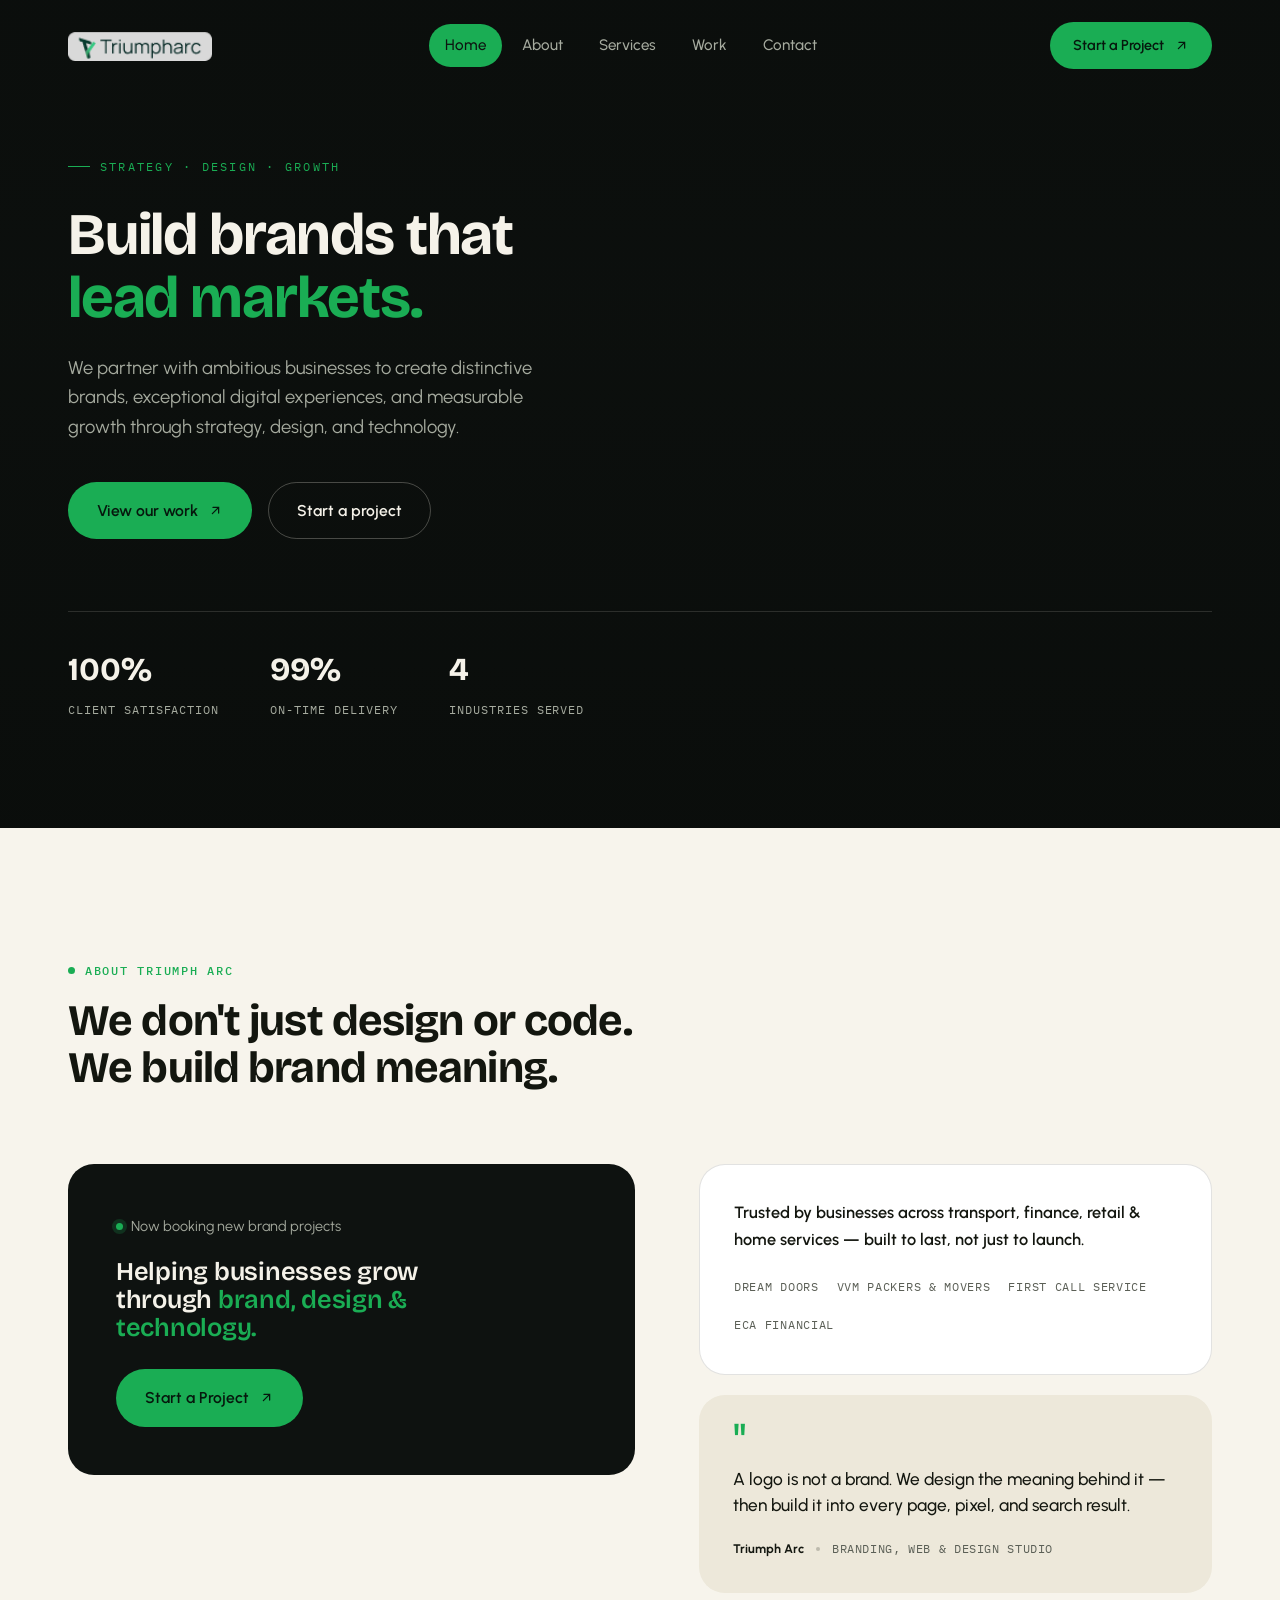
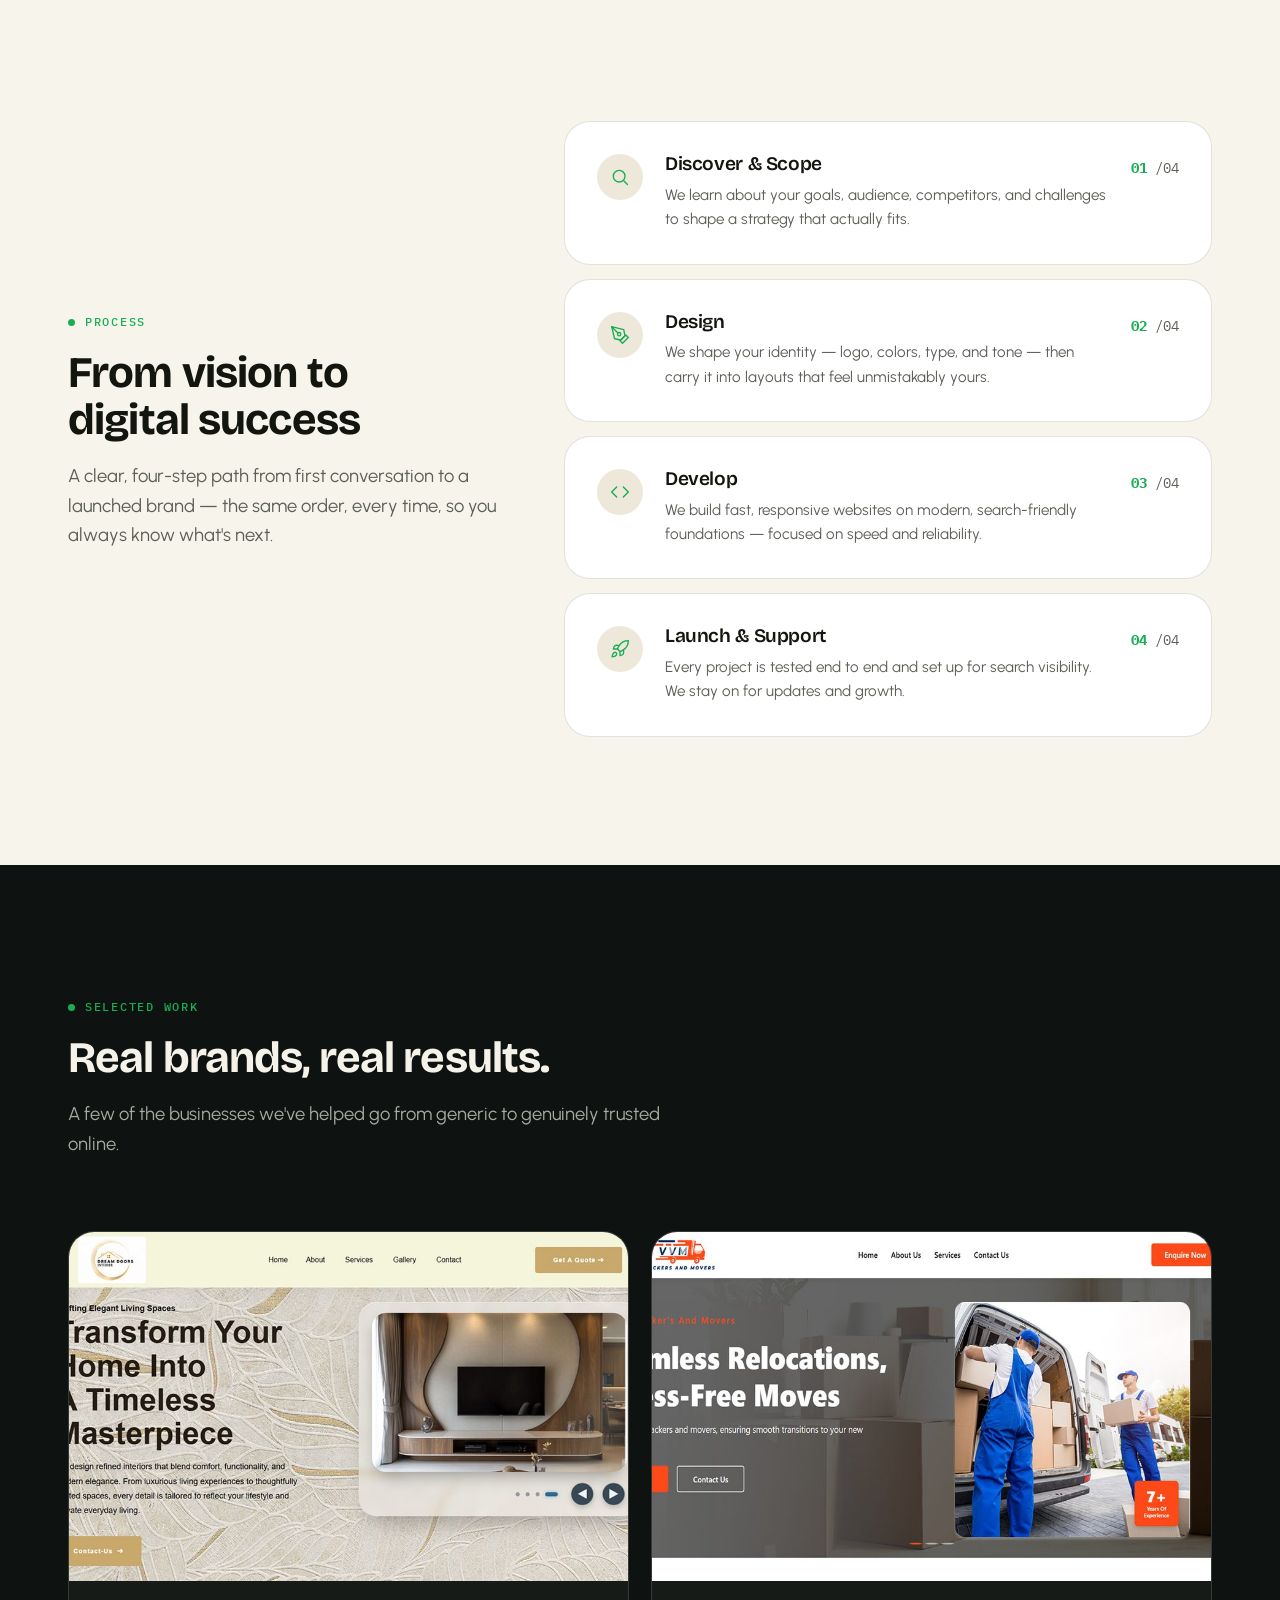
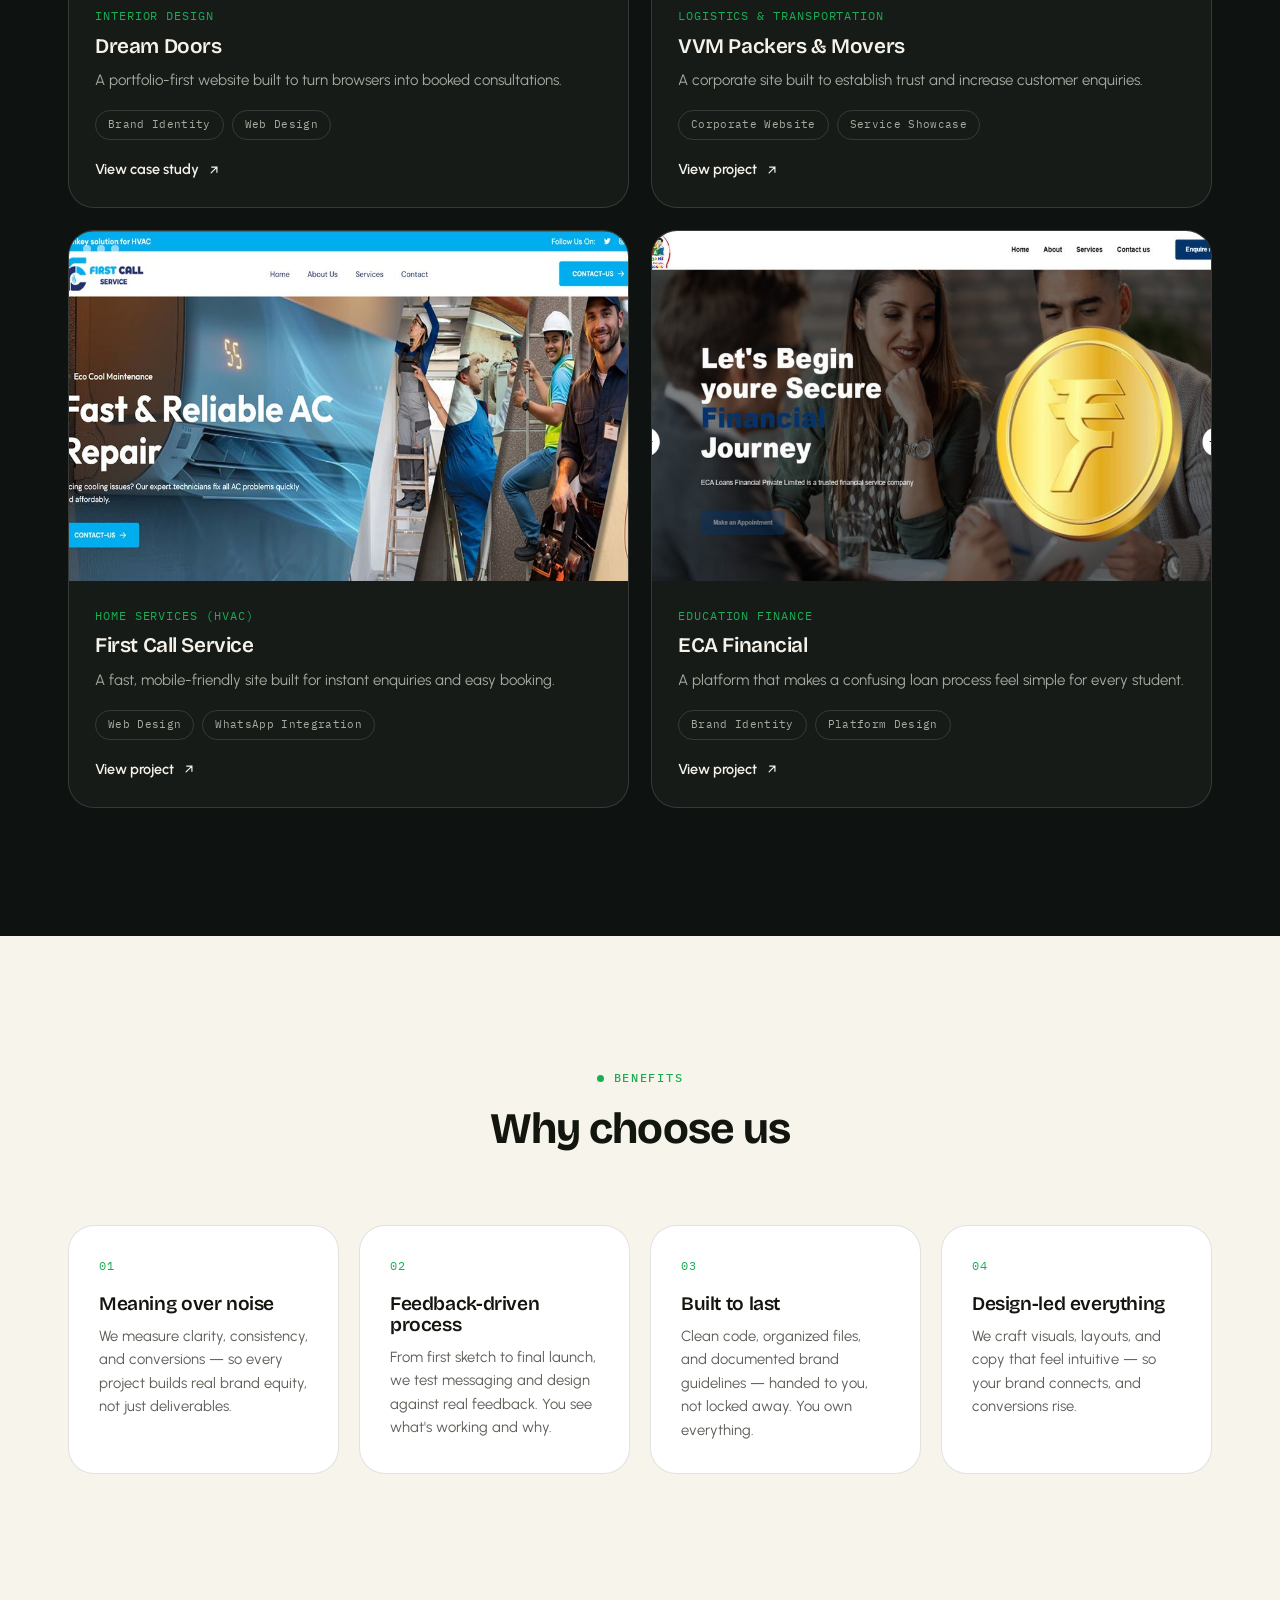
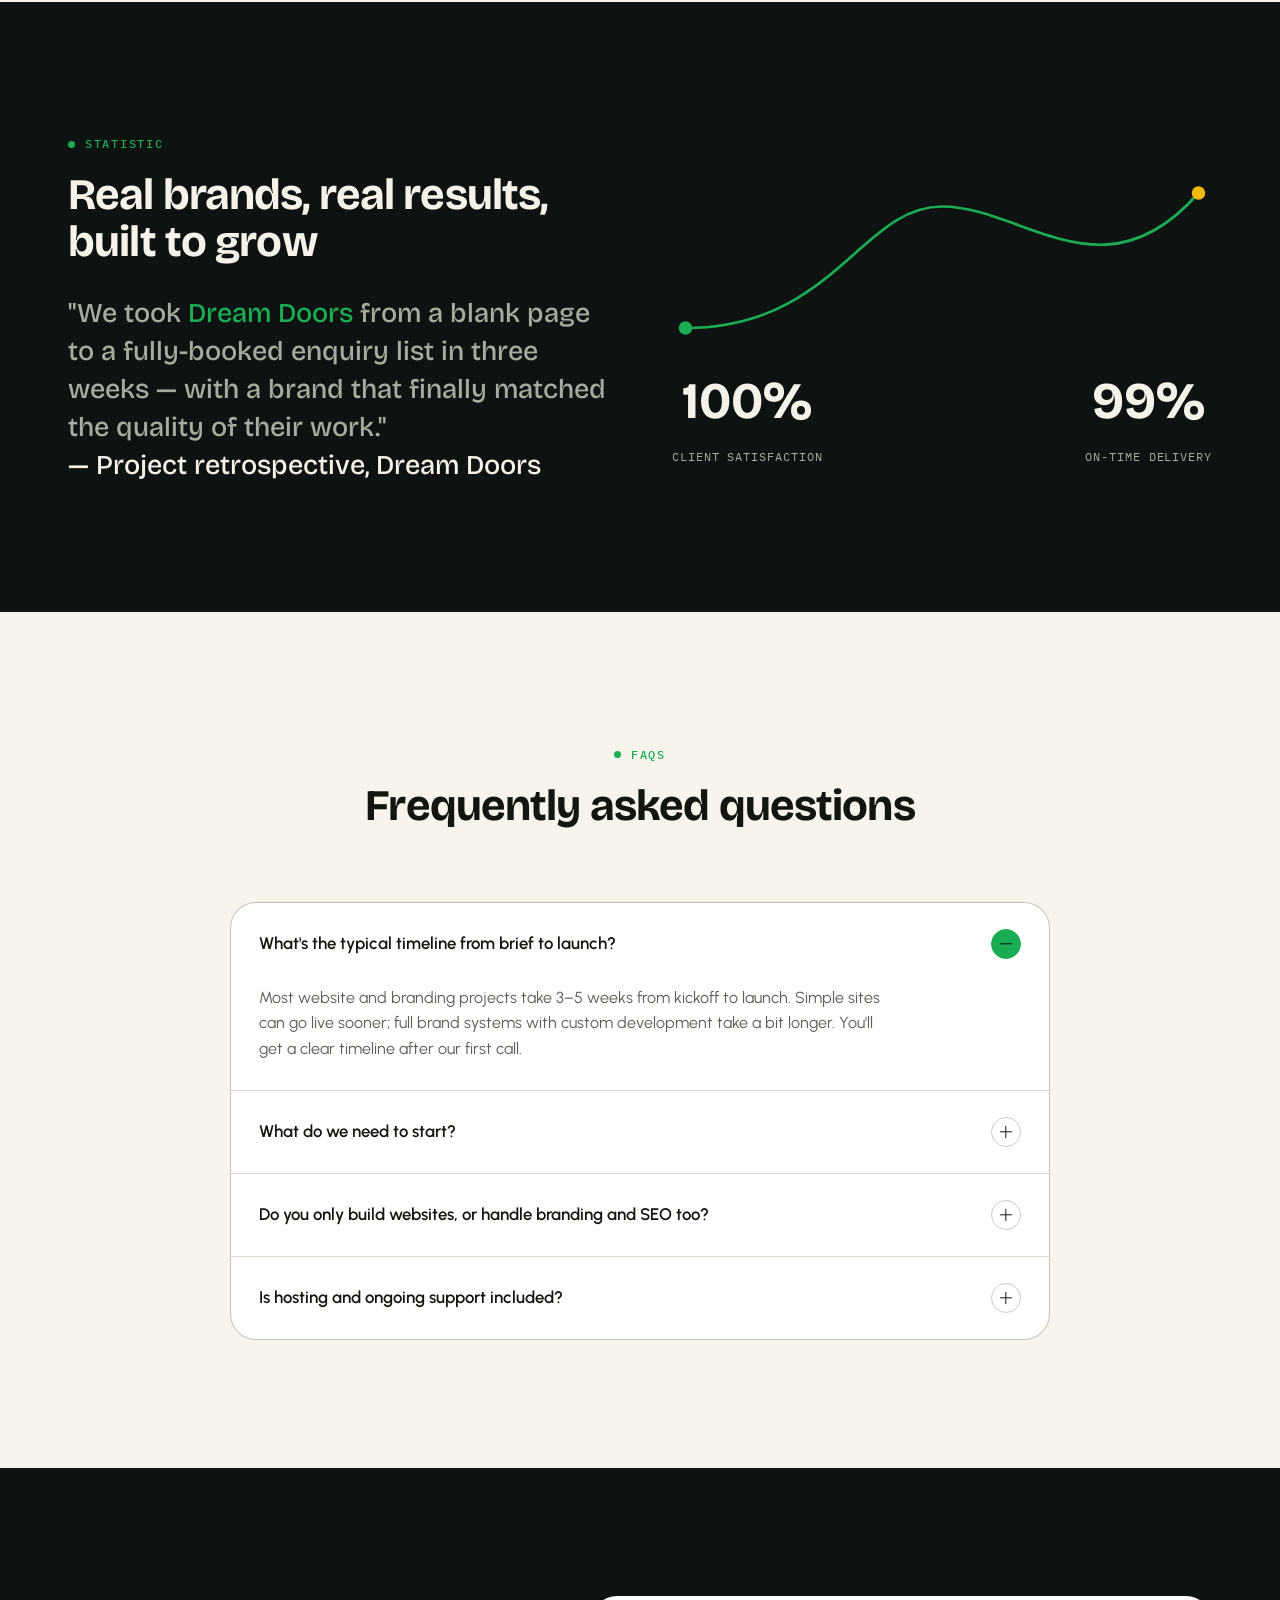
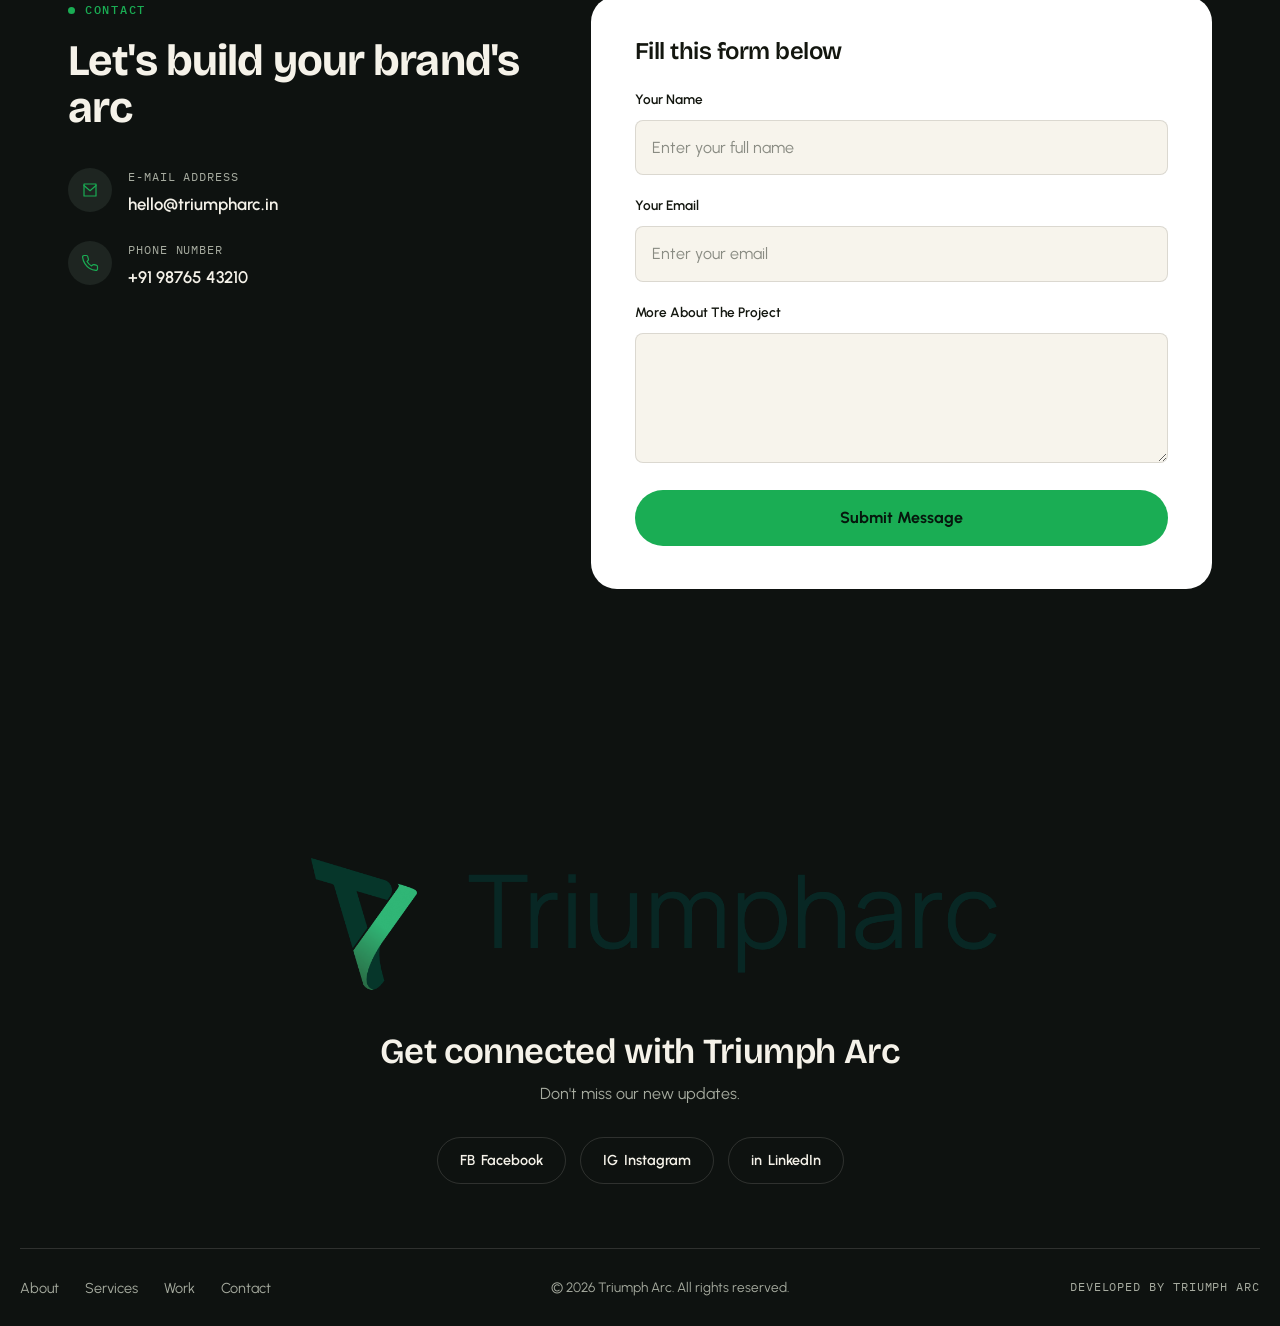
==== index.html @ 8e70c508 "Add files via upload" ====
<!DOCTYPE html>
<html lang="en-US">
<head>
<meta charset="utf-8">
<title>Triumph Arc | Branding, Web Design & SEO Studio</title>
<meta name="author" content="Triumph Arc">
<meta name="viewport" content="width=device-width, initial-scale=1, maximum-scale=1">
<meta name="description" content="Triumph Arc is a branding agency in Coimbatore crafting brand identity, websites, and SEO that give growing businesses more than a look — we build the meaning your brand needs.">

<link rel="preconnect" href="https://fonts.googleapis.com">
<link rel="preconnect" href="https://fonts.gstatic.com" crossorigin>
<link href="https://fonts.googleapis.com/css2?family=Bricolage+Grotesque:opsz,wght@12..96,500;12..96,600;12..96,700;12..96,800&family=Urbanist:wght@400;500;600;700;800&family=IBM+Plex+Mono:wght@500&display=swap" rel="stylesheet">
<link rel="stylesheet" href="assets/css/style.css">
<link rel="shortcut icon" href="assets/images/logo/favicon.svg">
</head>
<body>

<!-- Header -->
<header class="site-header">
  <div class="container">
    <a href="index.html" class="brand">
      <img src="assets/images/logo/logo-triumph.png" alt="Triumph Arc">
    </a>
    <nav class="main-nav">
      <a href="index.html" class="active">Home</a>
      <a href="about.html">About</a>
      <a href="service-single.html">Services</a>
      <a href="work-single.html">Work</a>
      <a href="contact.html">Contact</a>
    </nav>
    <div class="header-actions">
      <a href="contact.html" class="btn btn-primary">
        Start a Project
        <svg viewBox="0 0 24 24" fill="none" stroke="currentColor" stroke-width="2" stroke-linecap="round"><path d="M7 17 17 7M8 7h9v9"/></svg>
      </a>
      <button class="nav-toggle" aria-label="Open menu"><span></span><span></span><span></span></button>
    </div>
  </div>
</header>

<div class="mobile-nav">
  <a href="index.html">Home</a>
  <a href="about.html">About</a>
  <a href="service-single.html">Services</a>
  <a href="work-single.html">Work</a>
  <a href="contact.html">Contact</a>
  <a href="contact.html" class="btn btn-primary">Start a Project</a>
</div>

<main>

  <!-- Hero Banner — video kept exactly as in the original template -->
  <section class="hero">
    <div class="hero-video-wrap">
      <video muted autoplay loop playsinline>
        <source src="assets/images/her.mp4" type="video/mp4">
      </video>
    </div>
    <div class="container hero-inner">
      <div class="hero-eyebrow">Strategy · Design · Growth</div>
      <h1 data-reveal>Build brands that <span class="accent">lead markets.</span></h1>
      <p class="lead" data-reveal data-reveal-delay="1">We partner with ambitious businesses to create distinctive brands, exceptional digital experiences, and measurable growth through strategy, design, and technology.</p>
      <div class="hero-cta" data-reveal data-reveal-delay="2">
        <a href="work-single.html" class="btn btn-primary">
          View our work
          <svg viewBox="0 0 24 24" fill="none" stroke="currentColor" stroke-width="2" stroke-linecap="round"><path d="M7 17 17 7M8 7h9v9"/></svg>
        </a>
        <a href="contact.html" class="btn btn-outline-paper">Start a project</a>
      </div>
      <div class="hero-stats" data-reveal data-reveal-delay="3">
        <div class="stat"><b>100%</b><span>Client satisfaction</span></div>
        <div class="stat"><b>99%</b><span>On-time delivery</span></div>
        <div class="stat"><b>4</b><span>Industries served</span></div>
      </div>
    </div>
  </section>

  <!-- About / intro strip -->
  <section class="on-paper pad" id="about">
    <div class="container">
      <div class="section-head" data-reveal>
        <div class="eyebrow">About Triumph Arc</div>
        <h2>We don't just design or code.<br>We build brand meaning.</h2>
      </div>
      <div class="intro-grid">
        <div class="intro-card" data-reveal>
          <div class="status-dot"><i></i> Now booking new brand projects</div>
          <h3>Helping businesses grow through <span class="hl">brand, design & technology.</span></h3>
          <a href="contact.html" class="btn btn-primary">
            Start a Project
            <svg viewBox="0 0 24 24" fill="none" stroke="currentColor" stroke-width="2" stroke-linecap="round"><path d="M7 17 17 7M8 7h9v9"/></svg>
          </a>
        </div>
        <div data-reveal data-reveal-delay="1">
          <div class="trust-card">
            <p>Trusted by businesses across transport, finance, retail & home services — built to last, not just to launch.</p>
            <div class="trust-clients">
              <span>Dream Doors</span><span>VVM Packers & Movers</span><span>First Call Service</span><span>ECA Financial</span>
            </div>
          </div>
          <div class="quote-card">
            <span class="mark">"</span>
            <p>A logo is not a brand. We design the meaning behind it — then build it into every page, pixel, and search result.</p>
            <div class="cite"><b>Triumph Arc</b><span class="dot"></span>Branding, Web & Design Studio</div>
          </div>
        </div>
      </div>
    </div>
  </section>

  <!-- Process -->
  <section class="on-paper pad" style="padding-top:0;">
    <div class="container">
      <div class="process-layout">
        <div data-reveal>
          <div class="eyebrow">Process</div>
          <h2>From vision to<br>digital success</h2>
          <p class="lead" style="margin-top:18px;">A clear, four-step path from first conversation to a launched brand — the same order, every time, so you always know what's next.</p>
        </div>
        <div class="process-list">
          <div class="process-card" data-reveal>
            <div class="process-icon"><svg viewBox="0 0 24 24" fill="none" stroke-width="1.6" stroke-linecap="round" stroke-linejoin="round"><circle cx="11" cy="11" r="7"/><path d="m21 21-4.3-4.3"/></svg></div>
            <div><h4>Discover & Scope</h4><p>We learn about your goals, audience, competitors, and challenges to shape a strategy that actually fits.</p></div>
            <div class="process-num"><b>01</b> /04</div>
          </div>
          <div class="process-card" data-reveal data-reveal-delay="1">
            <div class="process-icon"><svg viewBox="0 0 24 24" fill="none" stroke-width="1.6" stroke-linecap="round" stroke-linejoin="round"><path d="M12 19l7-7 3 3-7 7-3-3z"/><path d="M18 13l-1.5-7.5L2 2l3.5 14.5L13 18l5-5z"/><path d="M2 2l7.586 7.586"/><circle cx="11" cy="11" r="2"/></svg></div>
            <div><h4>Design</h4><p>We shape your identity — logo, colors, type, and tone — then carry it into layouts that feel unmistakably yours.</p></div>
            <div class="process-num"><b>02</b> /04</div>
          </div>
          <div class="process-card" data-reveal data-reveal-delay="2">
            <div class="process-icon"><svg viewBox="0 0 24 24" fill="none" stroke-width="1.6" stroke-linecap="round" stroke-linejoin="round"><polyline points="16 18 22 12 16 6"/><polyline points="8 6 2 12 8 18"/></svg></div>
            <div><h4>Develop</h4><p>We build fast, responsive websites on modern, search-friendly foundations — focused on speed and reliability.</p></div>
            <div class="process-num"><b>03</b> /04</div>
          </div>
          <div class="process-card" data-reveal data-reveal-delay="3">
            <div class="process-icon"><svg viewBox="0 0 24 24" fill="none" stroke-width="1.6" stroke-linecap="round" stroke-linejoin="round"><path d="M4.5 16.5c-1.5 1.26-2 5-2 5s3.74-.5 5-2c.71-.84.7-2.13-.09-2.91a2.18 2.18 0 0 0-2.91-.09z"/><path d="M12 15l-3-3a22 22 0 0 1 2-3.95A12.88 12.88 0 0 1 22 2c0 2.72-.78 7.5-6 11a22.35 22.35 0 0 1-4 2z"/><path d="M9 12H4s.55-3.03 2-4c1.62-1.08 5 0 5 0"/><path d="M12 15v5s3.03-.55 4-2c1.08-1.62 0-5 0-5"/></svg></div>
            <div><h4>Launch & Support</h4><p>Every project is tested end to end and set up for search visibility. We stay on for updates and growth.</p></div>
            <div class="process-num"><b>04</b> /04</div>
          </div>
        </div>
      </div>
    </div>
  </section>

  <!-- Selected work -->
  <section class="on-ink pad">
    <div class="container">
      <div class="section-head" data-reveal>
        <div class="eyebrow">Selected work</div>
        <h2>Real brands, real results.</h2>
        <p>A few of the businesses we've helped go from generic to genuinely trusted online.</p>
      </div>
      <div class="work-grid">
        <a href="work-single.html" class="work-card" data-reveal>
          <div class="work-shot"><div class="dots"><span></span><span></span><span></span></div><img src="assets/images/work/dream-doors.jpg" alt="Dream Doors interior design website"></div>
          <div class="work-body">
            <div class="work-tag">Interior Design</div>
            <h4>Dream Doors</h4>
            <p>A portfolio-first website built to turn browsers into booked consultations.</p>
            <div class="work-meta"><span>Brand Identity</span><span>Web Design</span></div>
            <span class="work-link">View case study <svg viewBox="0 0 24 24" fill="none" stroke="currentColor" stroke-width="2" stroke-linecap="round"><path d="M7 17 17 7M8 7h9v9"/></svg></span>
          </div>
        </a>
        <a href="work-single.html" class="work-card" data-reveal data-reveal-delay="1">
          <div class="work-shot"><div class="dots"><span></span><span></span><span></span></div><img src="assets/images/work/vvm-packers.jpg" alt="VVM Packers and Movers website"></div>
          <div class="work-body">
            <div class="work-tag">Logistics & Transportation</div>
            <h4>VVM Packers & Movers</h4>
            <p>A corporate site built to establish trust and increase customer enquiries.</p>
            <div class="work-meta"><span>Corporate Website</span><span>Service Showcase</span></div>
            <span class="work-link">View project <svg viewBox="0 0 24 24" fill="none" stroke="currentColor" stroke-width="2" stroke-linecap="round"><path d="M7 17 17 7M8 7h9v9"/></svg></span>
          </div>
        </a>
        <a href="work-single.html" class="work-card" data-reveal>
          <div class="work-shot"><div class="dots"><span></span><span></span><span></span></div><img src="assets/images/work/first-call-service.jpg" alt="First Call Service AC repair website"></div>
          <div class="work-body">
            <div class="work-tag">Home Services (HVAC)</div>
            <h4>First Call Service</h4>
            <p>A fast, mobile-friendly site built for instant enquiries and easy booking.</p>
            <div class="work-meta"><span>Web Design</span><span>WhatsApp Integration</span></div>
            <span class="work-link">View project <svg viewBox="0 0 24 24" fill="none" stroke="currentColor" stroke-width="2" stroke-linecap="round"><path d="M7 17 17 7M8 7h9v9"/></svg></span>
          </div>
        </a>
        <a href="work-single.html" class="work-card" data-reveal data-reveal-delay="1">
          <div class="work-shot"><div class="dots"><span></span><span></span><span></span></div><img src="assets/images/work/eca-loans.jpg" alt="ECA Loans Financial website"></div>
          <div class="work-body">
            <div class="work-tag">Education Finance</div>
            <h4>ECA Financial</h4>
            <p>A platform that makes a confusing loan process feel simple for every student.</p>
            <div class="work-meta"><span>Brand Identity</span><span>Platform Design</span></div>
            <span class="work-link">View project <svg viewBox="0 0 24 24" fill="none" stroke="currentColor" stroke-width="2" stroke-linecap="round"><path d="M7 17 17 7M8 7h9v9"/></svg></span>
          </div>
        </a>
      </div>
    </div>
  </section>

  <!-- Benefits -->
  <section class="on-paper pad">
    <div class="container">
      <div class="section-head center" data-reveal>
        <div class="eyebrow" style="justify-content:center;">Benefits</div>
        <h2>Why choose us</h2>
      </div>
      <div class="benefit-grid">
        <div class="benefit-card" data-reveal>
          <span class="num">01</span>
          <h4>Meaning over noise</h4>
          <p>We measure clarity, consistency, and conversions — so every project builds real brand equity, not just deliverables.</p>
        </div>
        <div class="benefit-card" data-reveal data-reveal-delay="1">
          <span class="num">02</span>
          <h4>Feedback-driven process</h4>
          <p>From first sketch to final launch, we test messaging and design against real feedback. You see what's working and why.</p>
        </div>
        <div class="benefit-card" data-reveal data-reveal-delay="2">
          <span class="num">03</span>
          <h4>Built to last</h4>
          <p>Clean code, organized files, and documented brand guidelines — handed to you, not locked away. You own everything.</p>
        </div>
        <div class="benefit-card" data-reveal data-reveal-delay="3">
          <span class="num">04</span>
          <h4>Design-led everything</h4>
          <p>We craft visuals, layouts, and copy that feel intuitive — so your brand connects, and conversions rise.</p>
        </div>
      </div>
    </div>
  </section>

  <!-- Stats -->
  <section class="on-ink pad">
    <div class="container">
      <div class="stats-wrap">
        <div data-reveal>
          <div class="eyebrow">Statistic</div>
          <h2 style="color:var(--text-paper);">Real brands, real results, built to grow</h2>
          <p class="stat-quote" style="margin-top:28px;">"We took <span>Dream Doors</span> from a blank page to a fully-booked enquiry list in three weeks — with a brand that finally matched the quality of their work."</p>
          <span class="stat-quote attribution">— Project retrospective, Dream Doors</span>
        </div>
        <div data-reveal data-reveal-delay="1">
          <div class="arc-stat-panel">
            <svg viewBox="0 0 400 140" fill="none">
              <path d="M10 120 C 120 120, 140 30, 200 30 S 320 100, 390 20" stroke="url(#arcGrad)" stroke-width="2" stroke-linecap="round"/>
              <circle cx="10" cy="120" r="5" fill="#1AAD54"/>
              <circle cx="390" cy="20" r="5" fill="#F3BA0B"/>
              <defs><linearGradient id="arcGrad" x1="0" y1="0" x2="400" y2="0"><stop offset="0" stop-color="#1AAD54"/><stop offset="1" stop-color="#F3BA0B"/></linearGradient></defs>
            </svg>
            <div class="arc-stat-nums">
              <div class="item"><b>100%</b><span>Client satisfaction</span></div>
              <div class="item"><b>99%</b><span>On-time delivery</span></div>
            </div>
          </div>
        </div>
      </div>
    </div>
  </section>

  <!-- FAQ -->
  <section class="on-paper pad">
    <div class="container">
      <div class="section-head center" data-reveal>
        <div class="eyebrow" style="justify-content:center;">FAQs</div>
        <h2>Frequently asked questions</h2>
      </div>
      <div class="faq-list" data-reveal style="max-width:820px;margin:0 auto;">
        <div class="faq-item">
          <button class="faq-q">What's the typical timeline from brief to launch? <span class="plus"></span></button>
          <div class="faq-a"><div class="faq-a-inner"><p>Most website and branding projects take 3–5 weeks from kickoff to launch. Simple sites can go live sooner; full brand systems with custom development take a bit longer. You'll get a clear timeline after our first call.</p></div></div>
        </div>
        <div class="faq-item">
          <button class="faq-q">What do we need to start? <span class="plus"></span></button>
          <div class="faq-a"><div class="faq-a-inner"><p>A clear idea of your business and who you're trying to reach. Existing logo files or brand colors help, but if you don't have them yet, that's exactly what our discovery process is for.</p></div></div>
        </div>
        <div class="faq-item">
          <button class="faq-q">Do you only build websites, or handle branding and SEO too? <span class="plus"></span></button>
          <div class="faq-a"><div class="faq-a-inner"><p>All three, together. A website without a strong brand behind it — or a brand nobody can find online — falls short. Every project includes brand strategy, design, development, and on-page SEO.</p></div></div>
        </div>
        <div class="faq-item">
          <button class="faq-q">Is hosting and ongoing support included? <span class="plus"></span></button>
          <div class="faq-a"><div class="faq-a-inner"><p>Hosting isn't included in our base packages, but we're happy to set it up and manage it for you. Ongoing maintenance and SEO support are available through our Growth Plan or as a standalone add-on.</p></div></div>
        </div>
      </div>
    </div>
  </section>

  <!-- Contact -->
  <section class="on-ink pad" id="contact">
    <div class="container">
      <div class="contact-wrap">
        <div data-reveal>
          <div class="eyebrow">Contact</div>
          <h2 style="color:var(--text-paper);">Let's build your brand's arc</h2>
          <div style="margin-top:36px;">
            <div class="contact-item">
              <div class="ic"><svg viewBox="0 0 24 24" fill="none" stroke-width="1.6" stroke-linecap="round" stroke-linejoin="round"><path d="M4 4h16v16H4z"/><path d="m4 6 8 7 8-7"/></svg></div>
              <div><div class="lbl">E-mail address</div><div class="val">hello@triumpharc.in</div></div>
            </div>
            <div class="contact-item">
              <div class="ic"><svg viewBox="0 0 24 24" fill="none" stroke-width="1.6" stroke-linecap="round" stroke-linejoin="round"><path d="M22 16.92v3a2 2 0 0 1-2.18 2 19.79 19.79 0 0 1-8.63-3.07 19.5 19.5 0 0 1-6-6 19.79 19.79 0 0 1-3.07-8.67A2 2 0 0 1 4.11 2h3a2 2 0 0 1 2 1.72c.127.96.362 1.903.7 2.81a2 2 0 0 1-.45 2.11L8.09 9.91a16 16 0 0 0 6 6l1.27-1.27a2 2 0 0 1 2.11-.45c.907.338 1.85.573 2.81.7A2 2 0 0 1 22 16.92z"/></svg></div>
              <div><div class="lbl">Phone number</div><div class="val">+91 98765 43210</div></div>
            </div>
          </div>
        </div>
        <div data-reveal data-reveal-delay="1">
          <form class="form-contact tac-contact-form">
            <h4 class="heading fw-semibold">Fill this form below</h4>
            <input type="hidden" name="access_key" value="YOUR_WEB3FORMS_ACCESS_KEY">
            <input type="hidden" name="subject" value="New enquiry from the Triumph Arc website">
            <input type="hidden" name="from_name" value="Triumph Arc Website">
            <input type="checkbox" name="botcheck" style="display:none">
            <fieldset class="mb-21">
              <label class="fw-semibold text-body-3 mb-20">Your Name</label>
              <input type="text" name="name" placeholder="Enter your full name" required>
            </fieldset>
            <fieldset class="mb-21">
              <label class="fw-semibold text-body-3 mb-20">Your Email</label>
              <input type="email" name="email" placeholder="Enter your email" required>
            </fieldset>
            <fieldset class="mb-18">
              <label class="fw-semibold text-body-3 mb-0">More About The Project</label>
              <textarea name="message" required></textarea>
            </fieldset>
            <button type="submit" class="tf-btn w-100">Submit Message</button>
            <div class="tac-form-msg" style="display:none; margin-top:12px; font-weight:600;"></div>
          </form>
        </div>
      </div>
    </div>
  </section>

</main>

<!-- Footer -->
<footer class="site-footer">
  <div class="footer-top container">
    <img class="footer-wordmark" src="assets/images/logo/logo-footer.png" alt="Triumph Arc">
    <h3>Get connected with Triumph Arc</h3>
    <p>Don't miss our new updates.</p>
    <div class="footer-social">
      <a href="https://www.facebook.com/share/1HqC79cJp2/" target="_blank" rel="noopener">FB &nbsp;Facebook</a>
      <a href="https://www.instagram.com/thetriumpharc?igsh=c20ybTgyNjExNW56" target="_blank" rel="noopener">IG &nbsp;Instagram</a>
      <a href="https://www.linkedin.com/in/triumph-arc-b41528390?utm_source=share_via&utm_content=profile&utm_medium=member_android" target="_blank" rel="noopener">in &nbsp;LinkedIn</a>
    </div>
  </div>
  <div class="container footer-bottom">
    <ul class="footer-links">
      <li><a href="about.html">About</a></li>
      <li><a href="service-single.html">Services</a></li>
      <li><a href="work-single.html">Work</a></li>
      <li><a href="contact.html">Contact</a></li>
    </ul>
    <p class="footer-copy">© 2026 Triumph Arc. All rights reserved.</p>
    <span class="footer-credit">Developed by Triumph Arc</span>
  </div>
</footer>

<script src="assets/js/main.js"></script>
</body>
</html>
---- assets/css/style.css ----
/* ==========================================================================
   TRIUMPH ARC — Design System
   Brand: growth redefined. Signature motif: the rising arc (the "arc" in
   Triumph Arc / a growth curve) used as a structural divider + graphic,
   never as decoration for its own sake.
   ========================================================================== */

:root {
  /* ---- Color: ink & paper + the four brand hues lifted from the logo ---- */
  --ink: #0E1210;
  --ink-2: #161B18;
  --ink-3: #1E2521;
  --paper: #F7F4EC;
  --paper-2: #FFFFFF;
  --paper-3: #EDE8DA;

  --text-ink: #13160F;
  --text-ink-soft: #5B5F56;
  --text-paper: #F5F2E9;
  --text-paper-soft: #A6AB9F;

  --line-ink: rgba(19, 22, 15, 0.12);
  --line-ink-strong: rgba(19, 22, 15, 0.22);
  --line-paper: rgba(245, 242, 233, 0.14);
  --line-paper-strong: rgba(245, 242, 233, 0.26);

  --green: #1AAD54;
  --green-deep: #12793B;
  --red: #E7382F;
  --gold: #F3BA0B;
  --blue: #3E82E6;

  /* ---- Type ---- */
  --font-display: "Bricolage Grotesque", "Urbanist", sans-serif;
  --font-body: "Urbanist", sans-serif;
  --font-mono: "IBM Plex Mono", monospace;

  --fs-h1: clamp(2.5rem, 4.6vw, 4.5rem);
  --fs-h2: clamp(2rem, 3.4vw, 3rem);
  --fs-h3: clamp(1.4rem, 2vw, 1.75rem);
  --fs-h4: 1.2rem;
  --fs-lg: 1.15rem;
  --fs-body: 1rem;
  --fs-sm: 0.9rem;
  --fs-label: 0.78rem;

  /* ---- Spacing / shape ---- */
  --container: 1240px;
  --pad: clamp(20px, 5vw, 48px);
  --section-pad: clamp(72px, 10vw, 132px);
  --radius-sm: 8px;
  --radius-md: 16px;
  --radius-lg: 26px;
  --radius-pill: 999px;

  --ease: cubic-bezier(0.16, 1, 0.3, 1);
}

/* ---- Reset ---- */
* { box-sizing: border-box; }
html { scroll-behavior: smooth; }
@media (prefers-reduced-motion: reduce) {
  html { scroll-behavior: auto; }
  * { animation-duration: 0.01ms !important; animation-iteration-count: 1 !important; transition-duration: 0.01ms !important; scroll-behavior: auto !important; }
}

body, h1, h2, h3, h4, p, figure, blockquote { margin: 0; }
ul { margin: 0; padding: 0; list-style: none; }
a { color: inherit; text-decoration: none; }
img { max-width: 100%; display: block; }
button { font: inherit; cursor: pointer; }
input, textarea, select { font: inherit; }

body {
  background: var(--paper);
  color: var(--text-ink);
  font-family: var(--font-body);
  font-size: var(--fs-body);
  line-height: 1.6;
  -webkit-font-smoothing: antialiased;
  overflow-x: hidden;
}

::selection { background: var(--green); color: var(--ink); }

:focus-visible {
  outline: 2px solid var(--green);
  outline-offset: 3px;
}

.container {
  max-width: var(--container);
  margin: 0 auto;
  padding: 0 var(--pad);
}

section { position: relative; }

.on-ink { background: var(--ink); color: var(--text-paper); }
.on-paper { background: var(--paper); color: var(--text-ink); }
.on-paper-2 { background: var(--paper-2); color: var(--text-ink); }

.pad { padding-top: var(--section-pad); padding-bottom: var(--section-pad); }
.pad-top { padding-top: var(--section-pad); }
.pad-bot { padding-bottom: var(--section-pad); }
.pad-sm { padding-top: clamp(48px,6vw,80px); padding-bottom: clamp(48px,6vw,80px); }

/* ==========================================================================
   Typography
   ========================================================================== */

h1, h2, h3, h4, .font-display {
  font-family: var(--font-display);
  font-weight: 700;
  letter-spacing: -0.02em;
  line-height: 1.08;
}

h1 { font-size: var(--fs-h1); }
h2 { font-size: var(--fs-h2); }
h3 { font-size: var(--fs-h3); font-weight: 600; letter-spacing: -0.01em; }
h4 { font-size: var(--fs-h4); font-weight: 600; }

p { color: var(--text-ink-soft); }
.on-ink p, .on-ink .text-soft { color: var(--text-paper-soft); }

.lead { font-size: var(--fs-lg); line-height: 1.6; }

.eyebrow {
  display: inline-flex;
  align-items: center;
  gap: 10px;
  font-family: var(--font-mono);
  font-size: var(--fs-label);
  text-transform: uppercase;
  letter-spacing: 0.14em;
  color: var(--green);
  font-weight: 500;
  margin-bottom: 18px;
}
.eyebrow::before {
  content: "";
  width: 7px; height: 7px;
  border-radius: 50%;
  background: var(--green);
  flex-shrink: 0;
}
.on-ink .eyebrow { color: var(--green); }

.section-head { max-width: 640px; margin-bottom: clamp(40px, 6vw, 72px); }
.section-head.center { max-width: 700px; margin-left: auto; margin-right: auto; text-align: center; }
.section-head p { margin-top: 18px; font-size: var(--fs-lg); }

.text-ink { color: var(--text-ink) !important; }
.text-soft { color: var(--text-ink-soft); }
.text-green { color: var(--green); }

.gradient-text {
  background: linear-gradient(90deg, var(--green), var(--blue) 55%, var(--gold));
  -webkit-background-clip: text;
  background-clip: text;
  color: transparent;
}

/* ==========================================================================
   Buttons
   ========================================================================== */

.btn {
  display: inline-flex;
  align-items: center;
  justify-content: center;
  gap: 10px;
  font-family: var(--font-body);
  font-weight: 600;
  font-size: 0.98rem;
  padding: 15px 28px;
  border-radius: var(--radius-pill);
  border: 1.5px solid transparent;
  transition: transform 0.3s var(--ease), background 0.25s ease, border-color 0.25s ease, color 0.25s ease, box-shadow 0.25s ease;
  white-space: nowrap;
}
.btn svg { width: 15px; height: 15px; flex-shrink: 0; transition: transform 0.3s var(--ease); }
.btn:hover svg { transform: translate(3px, -3px); }
.btn:active { transform: scale(0.97); }

.btn-primary {
  background: var(--green);
  color: #06170D;
  box-shadow: 0 1px 0 rgba(0,0,0,0.05);
}
.btn-primary:hover { background: #22c261; box-shadow: 0 8px 24px -8px rgba(26,173,84,0.55); }

.btn-outline-ink { border-color: var(--line-ink-strong); color: var(--text-ink); }
.btn-outline-ink:hover { border-color: var(--text-ink); background: var(--text-ink); color: var(--paper); }

.btn-outline-paper { border-color: var(--line-paper-strong); color: var(--text-paper); }
.btn-outline-paper:hover { border-color: var(--text-paper); background: var(--text-paper); color: var(--ink); }

.btn-block { width: 100%; }
.btn[disabled] { opacity: 0.6; cursor: not-allowed; transform: none !important; }

/* ==========================================================================
   Header
   ========================================================================== */

.site-header {
  position: fixed;
  top: 0; left: 0; right: 0;
  z-index: 100;
  padding: 22px 0;
  transition: background 0.35s ease, padding 0.35s ease, border-color 0.35s ease, box-shadow .35s ease;
  border-bottom: 1px solid transparent;
}
.site-header.is-scrolled {
  padding: 14px 0;
  background: rgba(14, 18, 16, 0.82);
  backdrop-filter: blur(14px);
  -webkit-backdrop-filter: blur(14px);
  border-bottom-color: var(--line-paper);
  box-shadow: 0 10px 30px -18px rgba(0,0,0,0.6);
}
.site-header .container { display: flex; align-items: center; justify-content: space-between; gap: 24px; }

.brand { display: flex; align-items: center; gap: 10px; flex-shrink: 0; }
.brand img { height: 30px; width: auto; }

.main-nav { display: flex; align-items: center; gap: 4px; }
.main-nav a {
  font-size: 0.95rem;
  font-weight: 500;
  color: var(--text-paper-soft);
  padding: 9px 16px;
  border-radius: var(--radius-pill);
  transition: color 0.25s ease, background 0.25s ease;
}
.main-nav a:hover { color: var(--text-paper); }
.main-nav a.active { color: var(--ink); background: var(--green); }

.header-actions { display: flex; align-items: center; gap: 14px; flex-shrink: 0; }
.header-actions .btn { padding: 11px 22px; font-size: 0.9rem; }

.nav-toggle {
  display: none;
  flex-direction: column;
  gap: 5px;
  background: none;
  border: none;
  padding: 10px;
  z-index: 210;
}
.nav-toggle span { width: 22px; height: 2px; background: var(--text-paper); border-radius: 2px; transition: transform 0.3s ease, opacity 0.3s ease; }
.nav-toggle.is-open span:nth-child(1) { transform: translateY(7px) rotate(45deg); }
.nav-toggle.is-open span:nth-child(2) { opacity: 0; }
.nav-toggle.is-open span:nth-child(3) { transform: translateY(-7px) rotate(-45deg); }

/* ==========================================================================
   Mobile nav drawer
   ========================================================================== */

.mobile-nav {
  position: fixed; inset: 0;
  background: var(--ink);
  z-index: 200;
  display: flex;
  flex-direction: column;
  padding: 100px var(--pad) 40px;
  transform: translateY(-100%);
  transition: transform 0.45s var(--ease);
}
.mobile-nav.is-open { transform: translateY(0); }
.mobile-nav a {
  font-family: var(--font-display);
  font-size: 2.2rem;
  font-weight: 600;
  color: var(--text-paper);
  padding: 14px 0;
  border-bottom: 1px solid var(--line-paper);
}
.mobile-nav .btn { margin-top: 28px; align-self: flex-start; }

/* ==========================================================================
   Arc — signature graphic
   ========================================================================== */

.arc-divider { display: block; width: 100%; height: auto; line-height: 0; }
.arc-divider svg { display: block; width: 100%; height: 64px; }
.arc-to-paper { fill: var(--paper); }
.arc-to-ink { fill: var(--ink); }
.arc-to-paper2 { fill: var(--paper-2); }

.arc-graphic { position: absolute; pointer-events: none; }
.arc-graphic path {
  fill: none;
  stroke-width: 1.6;
  stroke-dasharray: 900;
  stroke-dashoffset: 900;
  transition: stroke-dashoffset 1.8s var(--ease);
}
.arc-graphic.is-drawn path { stroke-dashoffset: 0; }

/* ==========================================================================
   Hero — video (index) + standard (inner pages)
   ========================================================================== */

.hero {
  position: relative;
  min-height: 92vh;
  display: flex;
  align-items: center;
  padding-top: 140px;
  padding-bottom: 90px;
  background: var(--ink);
  color: var(--text-paper);
  overflow: hidden;
}
.hero-video-wrap { position: absolute; inset: 0; z-index: 0; }
.hero-video-wrap video {
  width: 100%; height: 100%;
  object-fit: cover;
}
.hero-video-wrap::after {
  content: "";
  position: absolute; inset: 0;
  background: linear-gradient(180deg, rgba(10,13,11,0.78) 0%, rgba(10,13,11,0.55) 38%, rgba(10,13,11,0.92) 100%);
}
.hero-noVideo { background: radial-gradient(ellipse 900px 500px at 15% -10%, rgba(26,173,84,0.20), transparent 60%), var(--ink); min-height: 62vh; }
.hero-noVideo .hero-texture { position: absolute; inset: 0; opacity: 0.16; object-fit: cover; mix-blend-mode: luminosity; }
.hero-noVideo::after { content:""; position:absolute; inset:0; background: linear-gradient(180deg, rgba(14,18,16,0.55), rgba(14,18,16,0.96)); }

.hero-inner { position: relative; z-index: 2; width: 100%; }
.hero-eyebrow {
  font-family: var(--font-mono);
  font-size: var(--fs-label);
  text-transform: uppercase;
  letter-spacing: 0.18em;
  color: var(--green);
  display: flex; align-items: center; gap: 10px;
  margin-bottom: 26px;
}
.hero-eyebrow::before { content:""; width: 22px; height: 1px; background: var(--green); }

.hero h1 { max-width: 15ch; }
.hero h1 .accent { color: var(--green); }
.hero .lead { max-width: 46ch; margin-top: 24px; color: var(--text-paper-soft); }
.hero-cta { display: flex; gap: 16px; margin-top: 40px; flex-wrap: wrap; }

.hero-stats {
  display: flex; gap: clamp(28px,4vw,56px);
  margin-top: 72px;
  padding-top: 32px;
  border-top: 1px solid var(--line-paper);
  flex-wrap: wrap;
}
.hero-stats .stat b { font-family: var(--font-display); font-size: 2rem; display:block; color: var(--text-paper); }
.hero-stats .stat span { font-family: var(--font-mono); font-size: 0.75rem; letter-spacing: 0.08em; text-transform: uppercase; color: var(--text-paper-soft); }

.hero-arc { position: absolute; right: -4%; bottom: 6%; width: 46%; max-width: 620px; z-index: 1; opacity: 0.9; }

/* ==========================================================================
   Intro / About strip
   ========================================================================== */

.intro-grid {
  display: grid;
  grid-template-columns: 1.05fr 0.95fr;
  gap: clamp(32px, 5vw, 64px);
  align-items: start;
}
.intro-card {
  background: var(--ink);
  color: var(--text-paper);
  border-radius: var(--radius-lg);
  padding: clamp(32px, 4vw, 48px);
  position: relative;
  overflow: hidden;
}
.intro-card .status-dot { display:inline-flex; align-items:center; gap:8px; font-size: var(--fs-sm); color: var(--text-paper-soft); margin-bottom: 20px; }
.intro-card .status-dot i { width:7px; height:7px; border-radius:50%; background: var(--green); box-shadow: 0 0 0 4px rgba(26,173,84,0.2); }
.intro-card h3 { color: var(--text-paper); max-width: 20ch; margin-bottom: 28px; }
.intro-card h3 .hl { color: var(--green); }

.trust-card {
  background: var(--paper-2);
  border: 1px solid var(--line-ink);
  border-radius: var(--radius-lg);
  padding: clamp(26px, 3vw, 34px);
  margin-bottom: 20px;
}
.trust-card p { color: var(--text-ink); font-weight: 600; font-size: 1.02rem; margin-bottom: 20px; }
.trust-clients { display: flex; flex-wrap: wrap; gap: 8px 18px; }
.trust-clients span {
  font-family: var(--font-mono);
  font-size: 0.72rem;
  letter-spacing: 0.06em;
  text-transform: uppercase;
  color: var(--text-ink-soft);
  padding: 6px 0;
}

.quote-card {
  background: var(--paper-3);
  border-radius: var(--radius-lg);
  padding: clamp(26px, 3vw, 34px);
  position: relative;
}
.quote-card .mark { font-family: var(--font-display); font-size: 3rem; color: var(--green); line-height: 0.5; display:block; margin-bottom: 14px; }
.quote-card p { color: var(--text-ink); font-size: 1.08rem; font-weight: 500; line-height: 1.5; }
.quote-card .cite { margin-top: 20px; display: flex; align-items: center; gap: 12px; flex-wrap: wrap; font-family: var(--font-mono); font-size: 0.78rem; text-transform: uppercase; letter-spacing: 0.05em; color: var(--text-ink-soft); }
.quote-card .cite b { color: var(--text-ink); font-family: var(--font-body); text-transform: none; letter-spacing: 0; font-weight: 700; white-space: nowrap; }
.quote-card .cite .dot { width: 4px; height: 4px; border-radius: 50%; background: var(--line-ink-strong); }

/* ==========================================================================
   Process
   ========================================================================== */

.process-layout { display: grid; grid-template-columns: 0.8fr 1.2fr; gap: clamp(32px,5vw,64px); align-items: center; }
.process-list { display: grid; gap: 14px; }
.process-card {
  background: var(--paper-2);
  border: 1px solid var(--line-ink);
  border-radius: var(--radius-lg);
  padding: clamp(24px, 2.6vw, 32px);
  display: grid;
  grid-template-columns: auto 1fr auto;
  gap: 22px;
  align-items: start;
  transition: border-color 0.3s ease, transform 0.3s ease, box-shadow .3s ease;
}
.process-card:hover { border-color: var(--green); transform: translateY(-3px); box-shadow: 0 16px 36px -22px rgba(26,173,84,0.35); }
.process-icon {
  width: 46px; height: 46px;
  border-radius: 50%;
  background: var(--paper-3);
  display: flex; align-items: center; justify-content: center;
  flex-shrink: 0;
}
.process-icon svg { width: 20px; height: 20px; stroke: var(--green); }
.process-card h4 { margin-bottom: 8px; }
.process-card p { font-size: 0.95rem; margin: 0; }
.process-num { font-family: var(--font-mono); font-size: 0.85rem; color: var(--text-ink-soft); white-space: nowrap; padding-top: 4px; }
.process-num b { color: var(--green); }

/* ==========================================================================
   Benefits
   ========================================================================== */

.benefit-grid { display: grid; grid-template-columns: repeat(4, 1fr); gap: 20px; }
.benefit-card {
  background: var(--paper-2);
  border: 1px solid var(--line-ink);
  border-radius: var(--radius-lg);
  padding: clamp(24px, 2.4vw, 30px);
  transition: transform .3s ease, border-color .3s ease;
}
.benefit-card:hover { transform: translateY(-4px); border-color: var(--line-ink-strong); }
.benefit-card .num { font-family: var(--font-mono); font-size: 0.78rem; color: var(--green); letter-spacing: 0.06em; margin-bottom: 18px; display:block; }
.benefit-card h4 { margin-bottom: 10px; }
.benefit-card p { font-size: 0.92rem; }

/* ==========================================================================
   Work / Case-study cards
   ========================================================================== */

.work-grid { display: grid; grid-template-columns: repeat(2, 1fr); gap: 22px; }
.work-card {
  background: var(--ink-2);
  border: 1px solid var(--line-paper);
  border-radius: var(--radius-lg);
  overflow: hidden;
  display: flex;
  flex-direction: column;
  transition: transform .35s var(--ease), border-color .35s ease;
}
.work-card:hover { transform: translateY(-6px); border-color: var(--green); }
.work-shot { position: relative; aspect-ratio: 16/10; overflow: hidden; background: var(--ink-3); }
.work-shot .dots { position: absolute; top: 14px; left: 14px; display: flex; gap: 6px; z-index: 2; }
.work-shot .dots span { width: 8px; height: 8px; border-radius: 50%; background: rgba(255,255,255,0.55); }
.work-shot img { width: 100%; height: 100%; object-fit: cover; object-position: top; transition: transform .6s var(--ease); }
.work-card:hover .work-shot img { transform: scale(1.04); }
.work-body { padding: 26px; flex: 1; display: flex; flex-direction: column; }
.work-tag { font-family: var(--font-mono); font-size: 0.72rem; text-transform: uppercase; letter-spacing: 0.08em; color: var(--green); margin-bottom: 10px; }
.work-body h4 { color: var(--text-paper); font-size: 1.3rem; margin-bottom: 10px; }
.work-body p { font-size: 0.94rem; margin-bottom: 18px; }
.work-meta { display: flex; flex-wrap: wrap; gap: 8px; margin-top: auto; }
.work-meta span {
  font-family: var(--font-mono);
  font-size: 0.7rem;
  letter-spacing: 0.03em;
  color: var(--text-paper-soft);
  border: 1px solid var(--line-paper);
  border-radius: var(--radius-pill);
  padding: 5px 12px;
}
.work-link { display:inline-flex; align-items:center; gap:8px; margin-top:18px; font-weight:600; font-size:0.9rem; color: var(--text-paper); }
.work-link svg { width:14px; height:14px; transition: transform .3s var(--ease); }
.work-card:hover .work-link svg { transform: translate(3px,-3px); }

/* ==========================================================================
   Stats
   ========================================================================== */

.stats-wrap { display: grid; grid-template-columns: 1fr 1fr; gap: clamp(32px,5vw,64px); align-items: center; }
.stat-quote { font-family: var(--font-display); font-size: clamp(1.3rem,2.2vw,1.7rem); font-weight: 500; color: var(--text-paper); line-height: 1.4; }
.stat-quote span { color: var(--green); }
.stat-quote .attribution { display:block; margin-top:20px; font-family: var(--font-mono); font-size: 0.78rem; text-transform: uppercase; letter-spacing: 0.06em; color: var(--text-paper-soft); }

.arc-stat-panel { position: relative; padding: 20px 0 0; }
.arc-stat-panel svg { width: 100%; height: auto; display: block; }
.arc-stat-nums { display: flex; justify-content: space-between; margin-top: 6px; }
.arc-stat-nums .item { text-align: center; }
.arc-stat-nums .item b { font-family: var(--font-display); font-size: clamp(2.2rem,4vw,3.2rem); color: var(--text-paper); display:block; }
.arc-stat-nums .item span { font-family: var(--font-mono); font-size: 0.72rem; text-transform: uppercase; letter-spacing: 0.08em; color: var(--text-paper-soft); }

/* ==========================================================================
   Testimonials
   ========================================================================== */

.testi-wrap { display: grid; grid-template-columns: 1.1fr 0.9fr; gap: clamp(32px,5vw,64px); align-items: center; }
.testi-quote-mark { color: var(--line-paper-strong); margin-bottom: 18px; }
.testi-quote-mark svg { width: 46px; height: auto; }
.testi-slide { display: none; }
.testi-slide.is-active { display: block; animation: fadeUp .5s var(--ease); }
.testi-stars { display: flex; gap: 4px; margin-bottom: 18px; color: var(--gold); }
.testi-stars svg { width: 16px; height: 16px; }
.testi-text { font-family: var(--font-display); font-size: clamp(1.2rem,2vw,1.55rem); font-weight: 500; color: var(--text-paper); line-height: 1.45; margin-bottom: 26px; }
.testi-cite { display: flex; align-items: center; gap: 12px; font-size: 0.9rem; color: var(--text-paper-soft); }
.testi-cite b { color: var(--text-paper); font-weight: 700; }
.testi-cite .dot { width:4px; height:4px; border-radius:50%; background: var(--line-paper-strong); }
.testi-dots { display: flex; gap: 8px; margin-top: 32px; }
.testi-dots button { width: 28px; height: 3px; border-radius: 2px; border: none; background: var(--line-paper-strong); padding:0; transition: background .3s ease, width .3s ease; }
.testi-dots button.is-active { background: var(--green); width: 40px; }

.testi-visual { position: relative; border-radius: var(--radius-lg); overflow: hidden; aspect-ratio: 4/5; background: var(--ink-3); }
.testi-visual img { width: 100%; height: 100%; object-fit: cover; position: absolute; inset:0; opacity: 0; transition: opacity .6s ease; }
.testi-visual img.is-active { opacity: 1; }

@keyframes fadeUp { from { opacity:0; transform: translateY(10px);} to { opacity:1; transform:none; } }

/* ==========================================================================
   FAQ
   ========================================================================== */

.faq-list { display: grid; gap: 1px; background: var(--line-ink); border: 1px solid var(--line-ink); border-radius: var(--radius-lg); overflow: hidden; }
.faq-item { background: var(--paper-2); }
.faq-q {
  width: 100%;
  display: flex;
  align-items: center;
  justify-content: space-between;
  gap: 20px;
  padding: 26px 28px;
  background: none;
  border: none;
  text-align: left;
  font-family: var(--font-body);
  font-weight: 600;
  font-size: 1.05rem;
  color: var(--text-ink);
}
.faq-q .plus { flex-shrink:0; width: 30px; height: 30px; border-radius: 50%; border: 1px solid var(--line-ink-strong); position: relative; transition: transform .35s var(--ease), background .3s ease, border-color .3s ease; }
.faq-q .plus::before, .faq-q .plus::after { content:""; position:absolute; background: var(--text-ink); transition: transform .3s ease, opacity .3s ease; }
.faq-q .plus::before { top:50%; left:8px; right:8px; height:1.4px; transform: translateY(-50%); }
.faq-q .plus::after { left:50%; top:8px; bottom:8px; width:1.4px; transform: translateX(-50%); }
.faq-item.is-open .faq-q .plus { background: var(--green); border-color: var(--green); }
.faq-item.is-open .faq-q .plus::before, .faq-item.is-open .faq-q .plus::after { background: #06170D; }
.faq-item.is-open .faq-q .plus::after { opacity: 0; transform: translateX(-50%) rotate(90deg); }
.faq-a { max-height: 0; overflow: hidden; transition: max-height .4s var(--ease); }
.faq-a-inner { padding: 0 28px 28px; max-width: 68ch; }
.faq-a-inner p { margin: 0; }

/* ==========================================================================
   Contact section + Form (structure/behaviour untouched — style only)
   ========================================================================== */

.contact-wrap { display: grid; grid-template-columns: 0.85fr 1.15fr; gap: clamp(32px,5vw,72px); }
.contact-item { display: flex; gap: 16px; align-items: flex-start; margin-bottom: 24px; }
.contact-item .ic { width: 44px; height: 44px; border-radius: 50%; background: var(--ink-3); display:flex; align-items:center; justify-content:center; flex-shrink:0; }
.contact-item .ic svg { width: 18px; height: 18px; stroke: var(--green); }
.contact-item .lbl { font-family: var(--font-mono); font-size: 0.72rem; text-transform: uppercase; letter-spacing: 0.08em; color: var(--text-paper-soft); margin-bottom: 4px; }
.contact-item .val { font-size: 1.05rem; font-weight: 600; color: var(--text-paper); }
.contact-social { display: flex; gap: 10px; margin-top: 32px; }
.contact-social a { width: 42px; height: 42px; border-radius: 50%; border: 1px solid var(--line-paper-strong); display:flex; align-items:center; justify-content:center; transition: background .25s ease, border-color .25s ease; }
.contact-social a:hover { background: var(--green); border-color: var(--green); }
.contact-social a svg { width: 17px; height: 17px; stroke: var(--text-paper); }
.contact-social a:hover svg { stroke: #06170D; }

.form-contact {
  background: var(--paper-2);
  border-radius: var(--radius-lg);
  padding: clamp(28px, 3.4vw, 44px);
  color: var(--text-ink);
}
.form-contact .heading { font-family: var(--font-display); font-size: 1.5rem; margin-bottom: 24px; color: var(--text-ink); }
.form-contact fieldset { border: none; padding: 0; margin: 0 0 20px; }
.form-contact label { display: block; font-size: 0.85rem; font-weight: 600; margin-bottom: 9px; color: var(--text-ink); }
.form-contact input[type="text"],
.form-contact input[type="email"],
.form-contact textarea {
  width: 100%;
  background: var(--paper);
  border: 1.5px solid var(--line-ink);
  border-radius: var(--radius-sm);
  padding: 14px 16px;
  color: var(--text-ink);
  transition: border-color .25s ease, background .25s ease;
}
.form-contact textarea { min-height: 130px; resize: vertical; }
.form-contact input:focus, .form-contact textarea:focus {
  outline: none;
  border-color: var(--green);
  background: var(--paper-2);
}
.form-contact input::placeholder, .form-contact textarea::placeholder { color: var(--text-ink-soft); opacity: 0.7; }
.form-contact .tf-btn {
  display: inline-flex; align-items:center; justify-content:center;
  width: 100%;
  background: var(--green);
  color: #06170D;
  font-weight: 700;
  padding: 15px 24px;
  border-radius: var(--radius-pill);
  border: none;
  font-size: 1rem;
  transition: background .25s ease, transform .2s ease;
}
.form-contact .tf-btn:hover { background: #22c261; }
.form-contact .tf-btn:active { transform: scale(0.98); }
.form-contact .tf-btn[disabled] { opacity: 0.65; cursor: not-allowed; }
.tac-form-msg { font-size: 0.9rem; }

/* ==========================================================================
   Footer
   ========================================================================== */

footer.site-footer { background: var(--ink); color: var(--text-paper); position: relative; overflow: hidden; }
.footer-top { padding: clamp(56px,8vw,96px) 0 clamp(40px,6vw,64px); text-align: center; position: relative; }
.footer-wordmark { width: min(720px, 88%); margin: 0 auto 28px; opacity: 0.9; }
.footer-top h3 { font-size: clamp(1.5rem,3vw,2.2rem); margin-bottom: 10px; }
.footer-top p { color: var(--text-paper-soft); margin-bottom: 30px; }
.footer-social { display: flex; justify-content: center; gap: 14px; flex-wrap: wrap; }
.footer-social a {
  display: flex; align-items: center; gap: 10px;
  padding: 11px 22px;
  border: 1px solid var(--line-paper);
  border-radius: var(--radius-pill);
  font-size: 0.9rem;
  font-weight: 600;
  transition: border-color .25s ease, background .25s ease, color .25s ease;
}
.footer-social a:hover { border-color: var(--green); background: var(--green); color: #06170D; }
.footer-social a svg { width: 15px; height: 15px; }

.footer-bottom {
  border-top: 1px solid var(--line-paper);
  padding: 26px 0;
  display: flex; align-items: center; justify-content: space-between; gap: 20px; flex-wrap: wrap;
}
.footer-links { display: flex; gap: 26px; flex-wrap: wrap; }
.footer-links a { font-size: 0.9rem; color: var(--text-paper-soft); transition: color .2s ease; }
.footer-links a:hover { color: var(--text-paper); }
.footer-copy { font-size: 0.85rem; color: var(--text-paper-soft); }
.footer-credit { font-family: var(--font-mono); font-size: 0.72rem; text-transform: uppercase; letter-spacing: 0.08em; color: var(--text-paper-soft); }

/* ==========================================================================
   Reveal-on-scroll
   ========================================================================== */

[data-reveal] { opacity: 0; transform: translateY(22px); transition: opacity .7s var(--ease), transform .7s var(--ease); }
[data-reveal].is-visible { opacity: 1; transform: none; }
[data-reveal-delay="1"] { transition-delay: .08s; }
[data-reveal-delay="2"] { transition-delay: .16s; }
[data-reveal-delay="3"] { transition-delay: .24s; }
[data-reveal-delay="4"] { transition-delay: .32s; }

/* ==========================================================================
   Misc reusable blocks: page hero (non-video), tags, marquee, capability grid
   ========================================================================== */

.page-hero { padding-top: 168px; padding-bottom: 80px; }
.page-hero .lead { max-width: 56ch; margin-top: 20px; }

.tag-list { display: flex; flex-wrap: wrap; gap: 10px; }
.tag-list a, .tag-list span {
  font-size: 0.86rem; font-weight: 600;
  padding: 9px 18px;
  border-radius: var(--radius-pill);
  border: 1px solid var(--line-ink);
  color: var(--text-ink);
}

.check-list { display: grid; gap: 14px; margin: 24px 0; }
.check-list li { display: flex; gap: 12px; align-items: flex-start; font-size: 0.98rem; color: var(--text-ink); }
.check-list li svg { width: 18px; height: 18px; flex-shrink: 0; margin-top: 2px; stroke: var(--green); }

.split { display: grid; grid-template-columns: 1fr 1fr; gap: clamp(28px,4vw,56px); align-items: start; }
.split img { border-radius: var(--radius-lg); width: 100%; aspect-ratio: 4/3; object-fit: cover; background: var(--paper-3); }

.values-grid { display: grid; grid-template-columns: repeat(2,1fr); gap: 20px; }
.value-card { background: var(--ink-2); border: 1px solid var(--line-paper); border-radius: var(--radius-lg); padding: clamp(26px,3vw,34px); }
.value-card .ic { width: 48px; height: 48px; border-radius: 12px; background: var(--ink-3); display:flex; align-items:center; justify-content:center; margin-bottom: 22px; }
.value-card .ic svg { width: 22px; height: 22px; stroke: var(--green); }
.value-card h4 { color: var(--text-paper); margin-bottom: 10px; }
.value-card p { font-size: 0.94rem; }

.capability-grid { display: grid; grid-template-columns: repeat(3,1fr); gap: 20px; }
.capability-card { padding: clamp(22px,2.6vw,28px); border-radius: var(--radius-lg); border: 1px solid var(--line-ink); background: var(--paper-2); }
.capability-card .ic { width: 40px; height:40px; border-radius: 50%; background: var(--paper-3); display:flex; align-items:center; justify-content:center; margin-bottom: 18px; }
.capability-card .ic svg { width:18px; height:18px; stroke: var(--green); }
.capability-card h4 { margin-bottom: 8px; font-size: 1.05rem; }
.capability-card p { font-size: 0.9rem; }

.founder-card { display:flex; align-items:center; gap:18px; margin-top: 28px; }
.founder-avatar { width: 56px; height: 56px; border-radius: 50%; background: var(--green); color:#06170D; display:flex; align-items:center; justify-content:center; font-family: var(--font-display); font-weight:700; font-size:1.2rem; flex-shrink:0; }
.founder-card b { display:block; color: var(--text-ink); }
.founder-card span { font-size: 0.85rem; color: var(--text-ink-soft); }

.pillar-strip { display:flex; gap: 0; border-top: 1px solid var(--line-paper); border-bottom: 1px solid var(--line-paper); margin-top: 8px; }
.pillar { flex:1; padding: 30px clamp(16px,2vw,26px); border-right: 1px solid var(--line-ink); }
.pillar:last-child { border-right: none; }
.pillar .n { font-family: var(--font-mono); font-size: 0.75rem; color: var(--green); margin-bottom: 10px; display:block; }
.pillar h4 { color: var(--text-ink); margin-bottom: 8px; }
.pillar p { font-size: 0.9rem; margin: 0; }
.on-ink .pillar-strip { border-color: var(--line-paper); }
.on-ink .pillar { border-right-color: var(--line-paper); }
.on-ink .pillar h4 { color: var(--text-paper); }

/* Tools marquee */
.marquee { overflow: hidden; -webkit-mask-image: linear-gradient(90deg, transparent, #000 8%, #000 92%, transparent); mask-image: linear-gradient(90deg, transparent, #000 8%, #000 92%, transparent); }
.marquee-track { display: flex; gap: 56px; width: max-content; animation: marquee 26s linear infinite; }
.marquee-track span { font-family: var(--font-display); font-size: 1.6rem; font-weight: 600; color: var(--text-ink-soft); white-space: nowrap; opacity: 0.55; }
@keyframes marquee { from { transform: translateX(0); } to { transform: translateX(-50%); } }

/* Case study specific */
.cs-cover { border-radius: var(--radius-lg); overflow: hidden; margin-bottom: 48px; border: 1px solid var(--line-ink); background: var(--paper-3); }
.cs-cover img { width: 100%; aspect-ratio: 16/9; object-fit: cover; display: block; }
.cs-meta-row { display:flex; flex-wrap:wrap; gap: 40px; padding: 28px 0; border-top: 1px solid var(--line-ink); border-bottom: 1px solid var(--line-ink); margin-bottom: 48px; }
.cs-meta-row .m-label { font-family: var(--font-mono); font-size: 0.72rem; text-transform: uppercase; letter-spacing: 0.08em; color: var(--text-ink-soft); margin-bottom: 10px; }

/* ==========================================================================
   Responsive
   ========================================================================== */

@media (max-width: 1080px) {
  .intro-grid, .process-layout, .stats-wrap, .testi-wrap, .contact-wrap, .split { grid-template-columns: 1fr; }
  .benefit-grid { grid-template-columns: repeat(2, 1fr); }
  .work-grid { grid-template-columns: 1fr; }
  .capability-grid { grid-template-columns: repeat(2,1fr); }
  .hero-arc { display: none; }
  .pillar-strip { flex-wrap: wrap; }
  .pillar { flex: 1 1 50%; border-bottom: 1px solid var(--line-paper); }
}

@media (max-width: 860px) {
  .main-nav, .header-actions .btn-outline-ink, .header-actions .btn-outline-paper { display: none; }
  .header-actions .btn-primary { display: none; }
  .nav-toggle { display: flex; }
  .values-grid { grid-template-columns: 1fr; }
}

@media (max-width: 640px) {
  .benefit-grid { grid-template-columns: 1fr; }
  .capability-grid { grid-template-columns: 1fr; }
  .hero-stats { gap: 28px; }
  .footer-bottom { flex-direction: column; align-items: flex-start; }
  .cs-meta-row { gap: 24px; }
  .pillar { flex: 1 1 100%; border-right: none; border-bottom: 1px solid var(--line-ink); }
  .on-ink .pillar { border-bottom-color: var(--line-paper); }
  .pillar:last-child { border-bottom: none; }
}
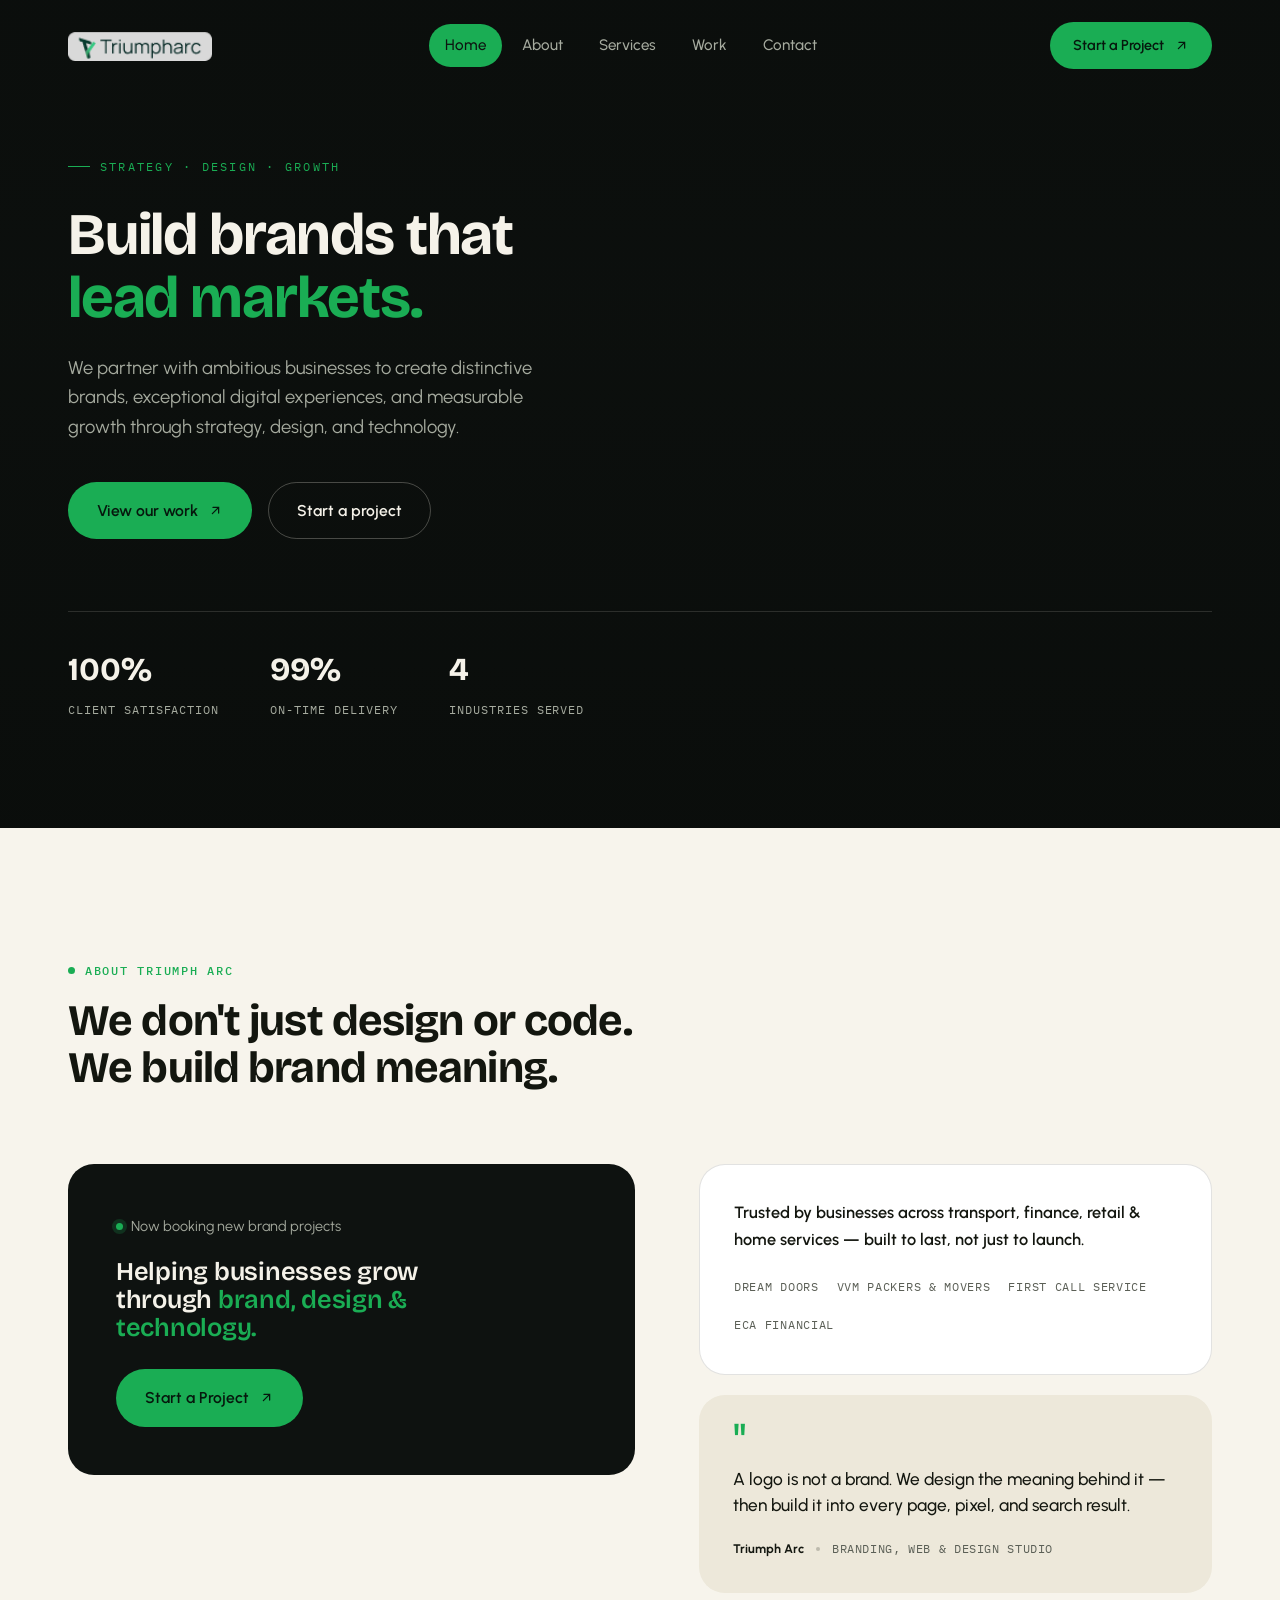
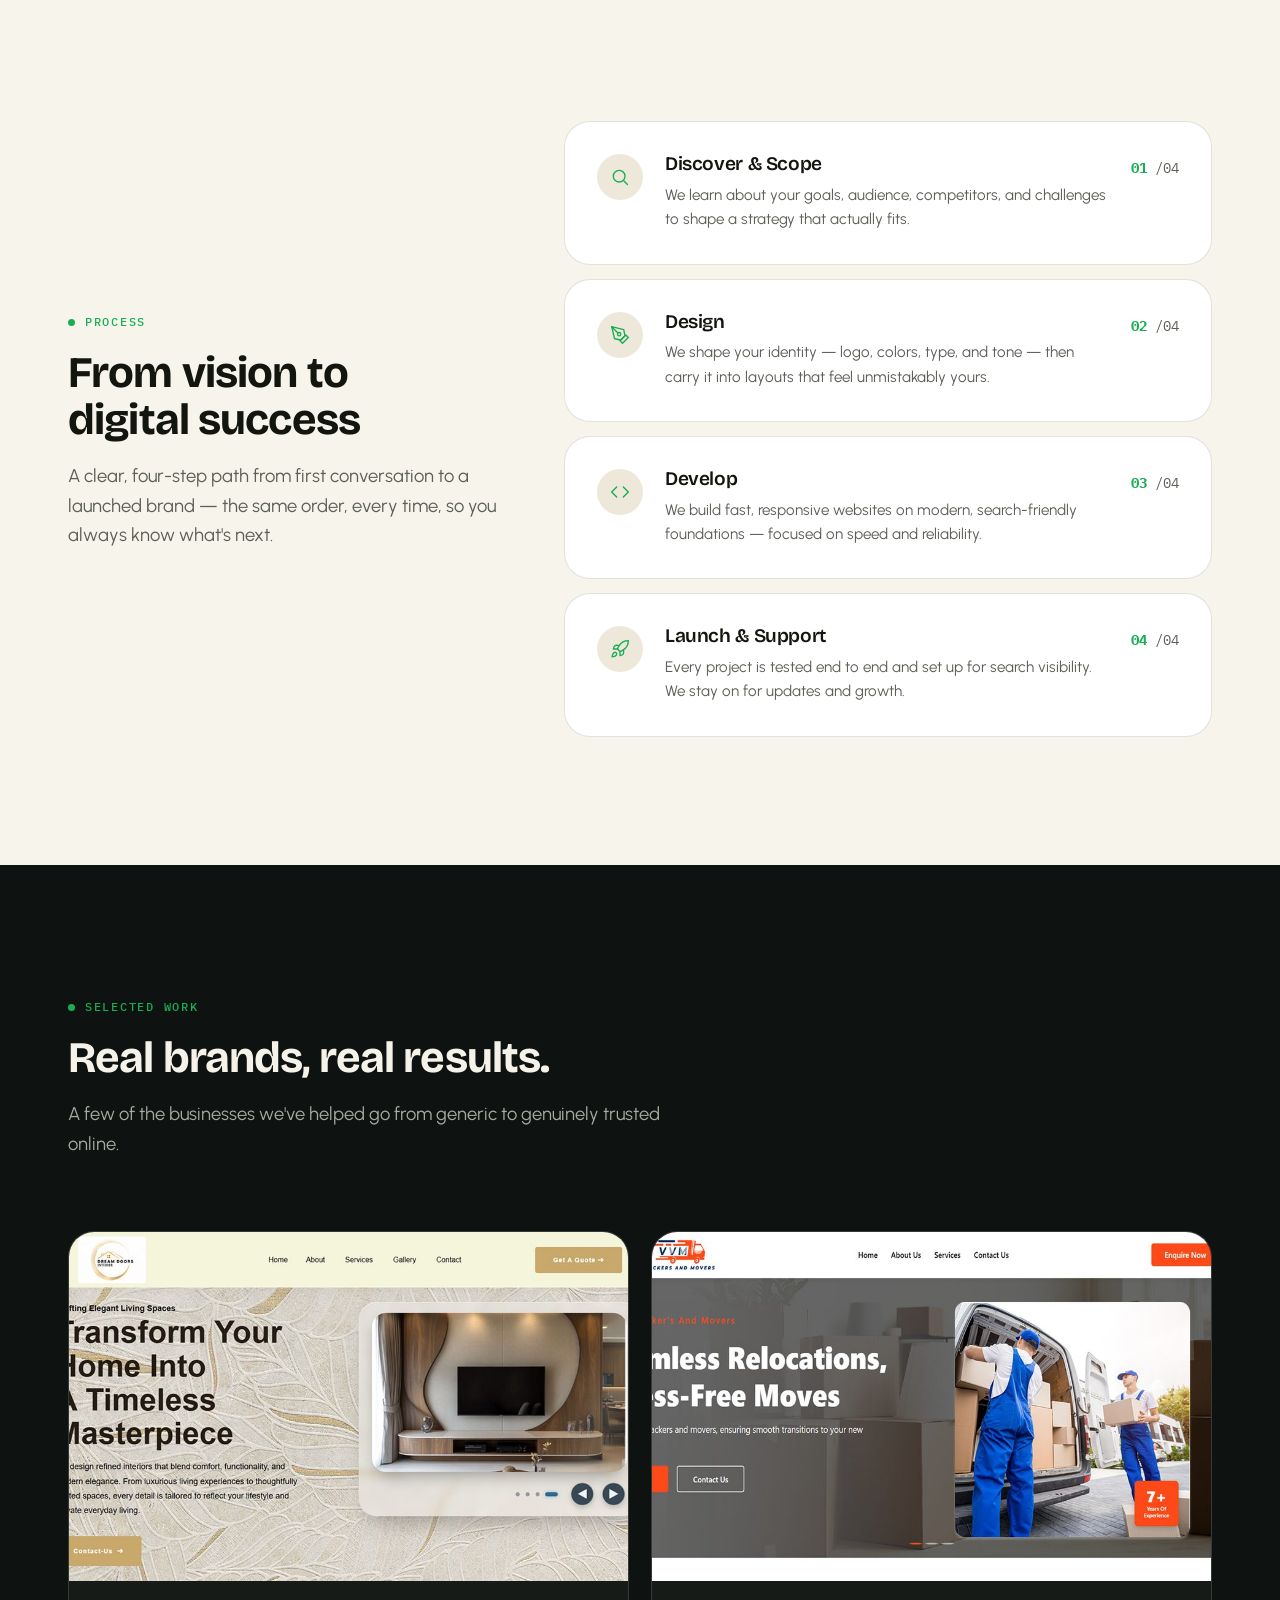
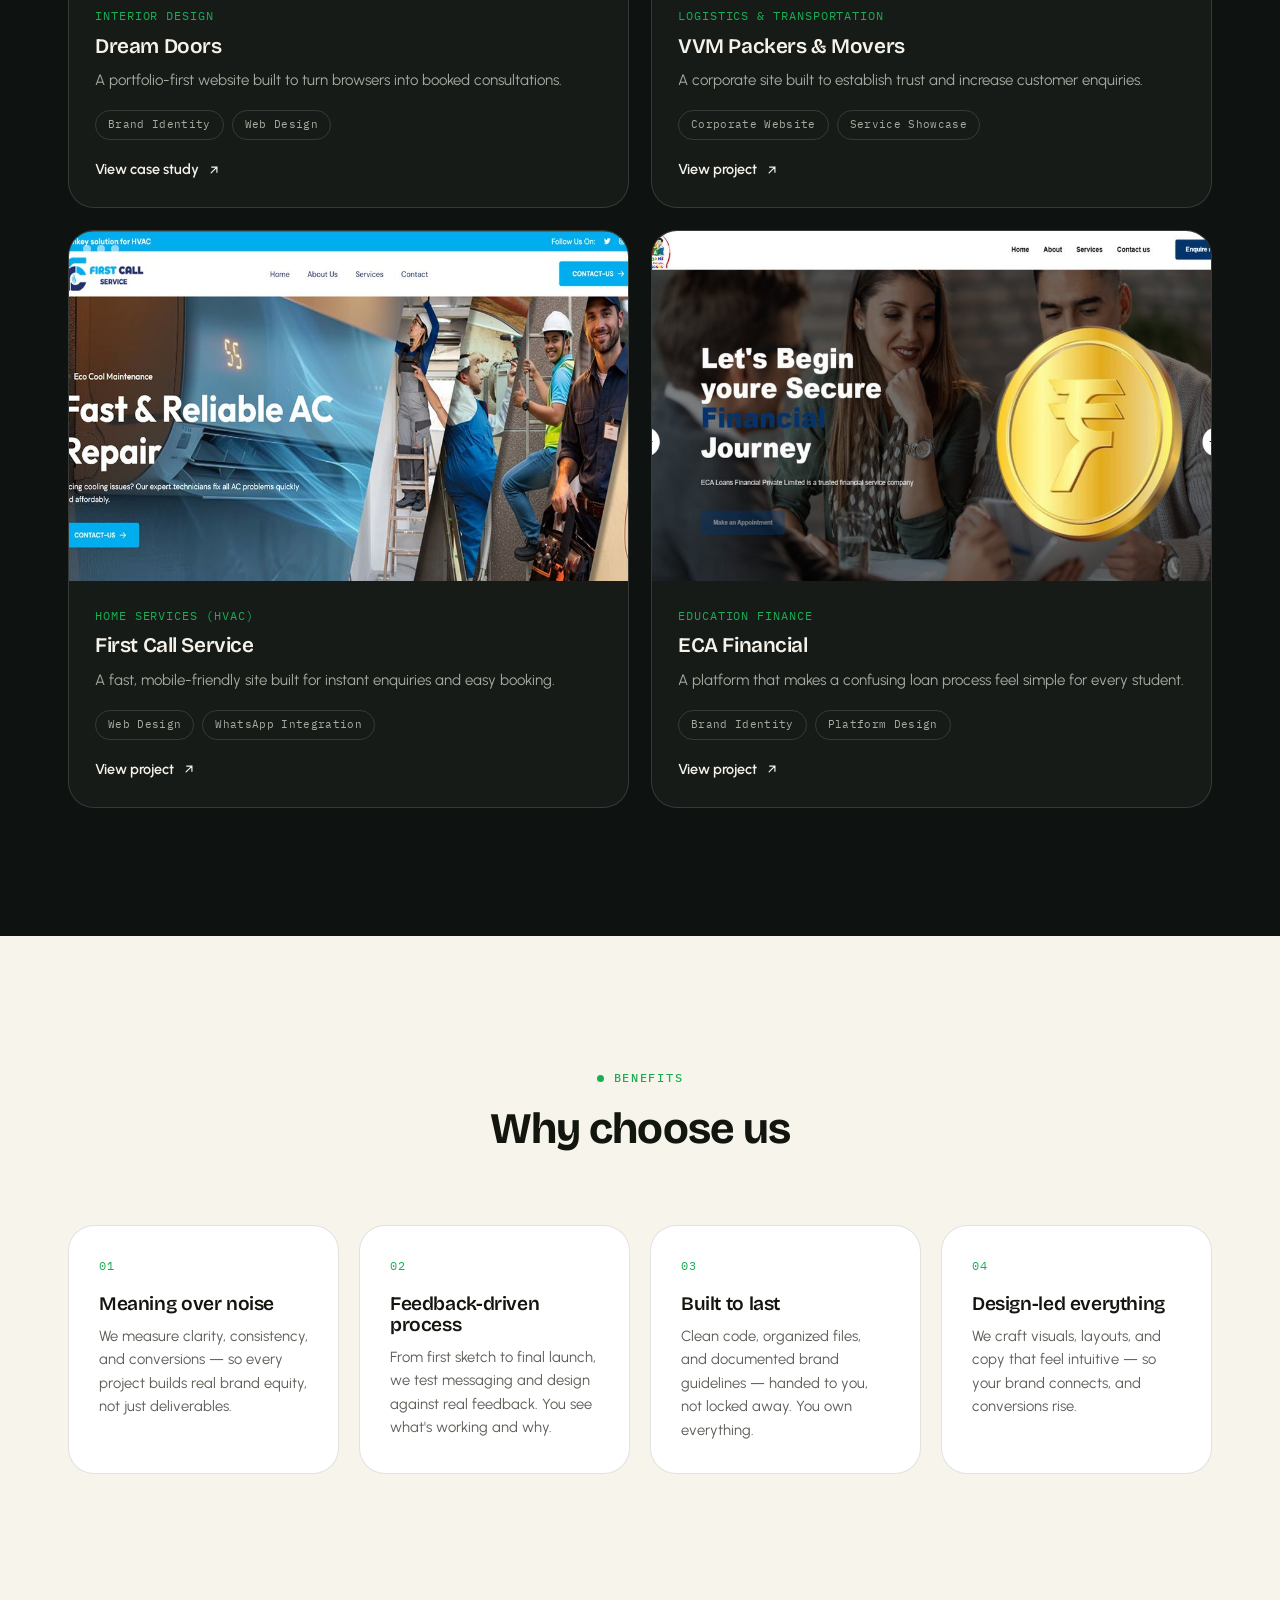
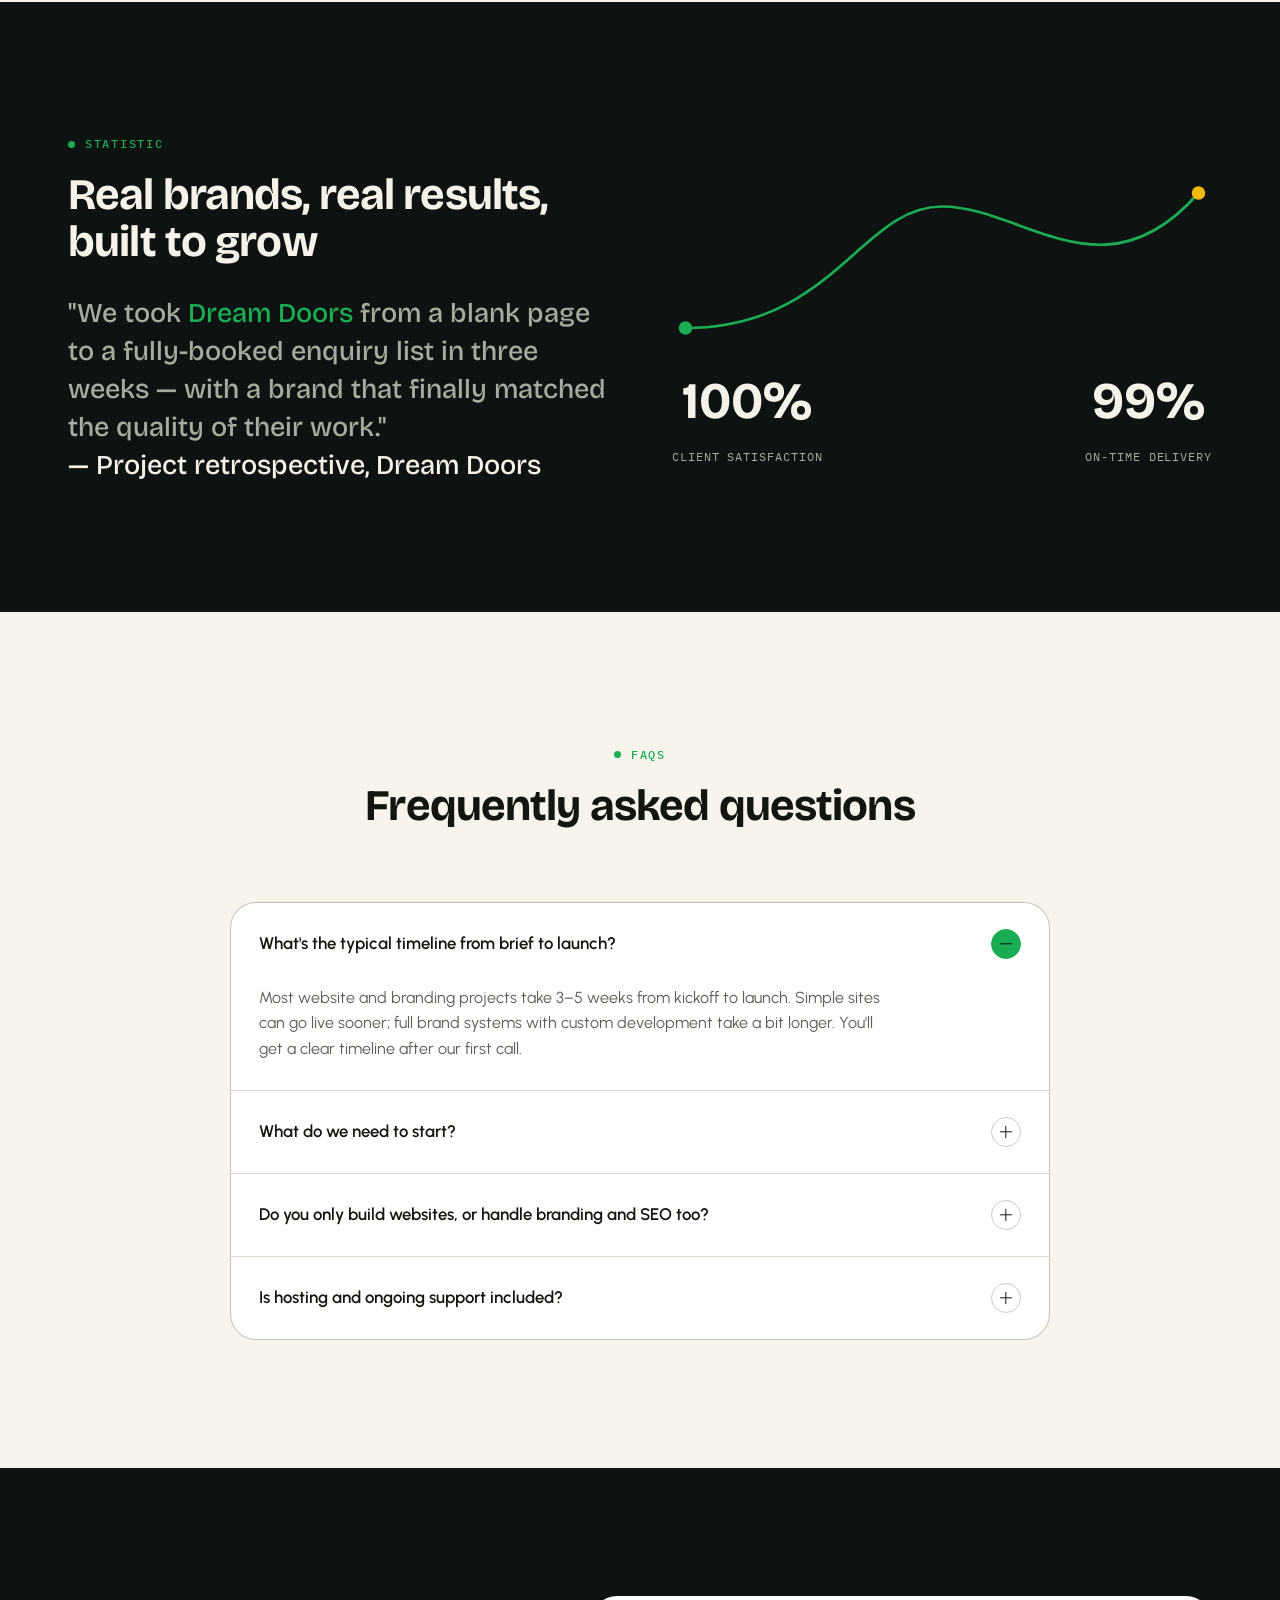
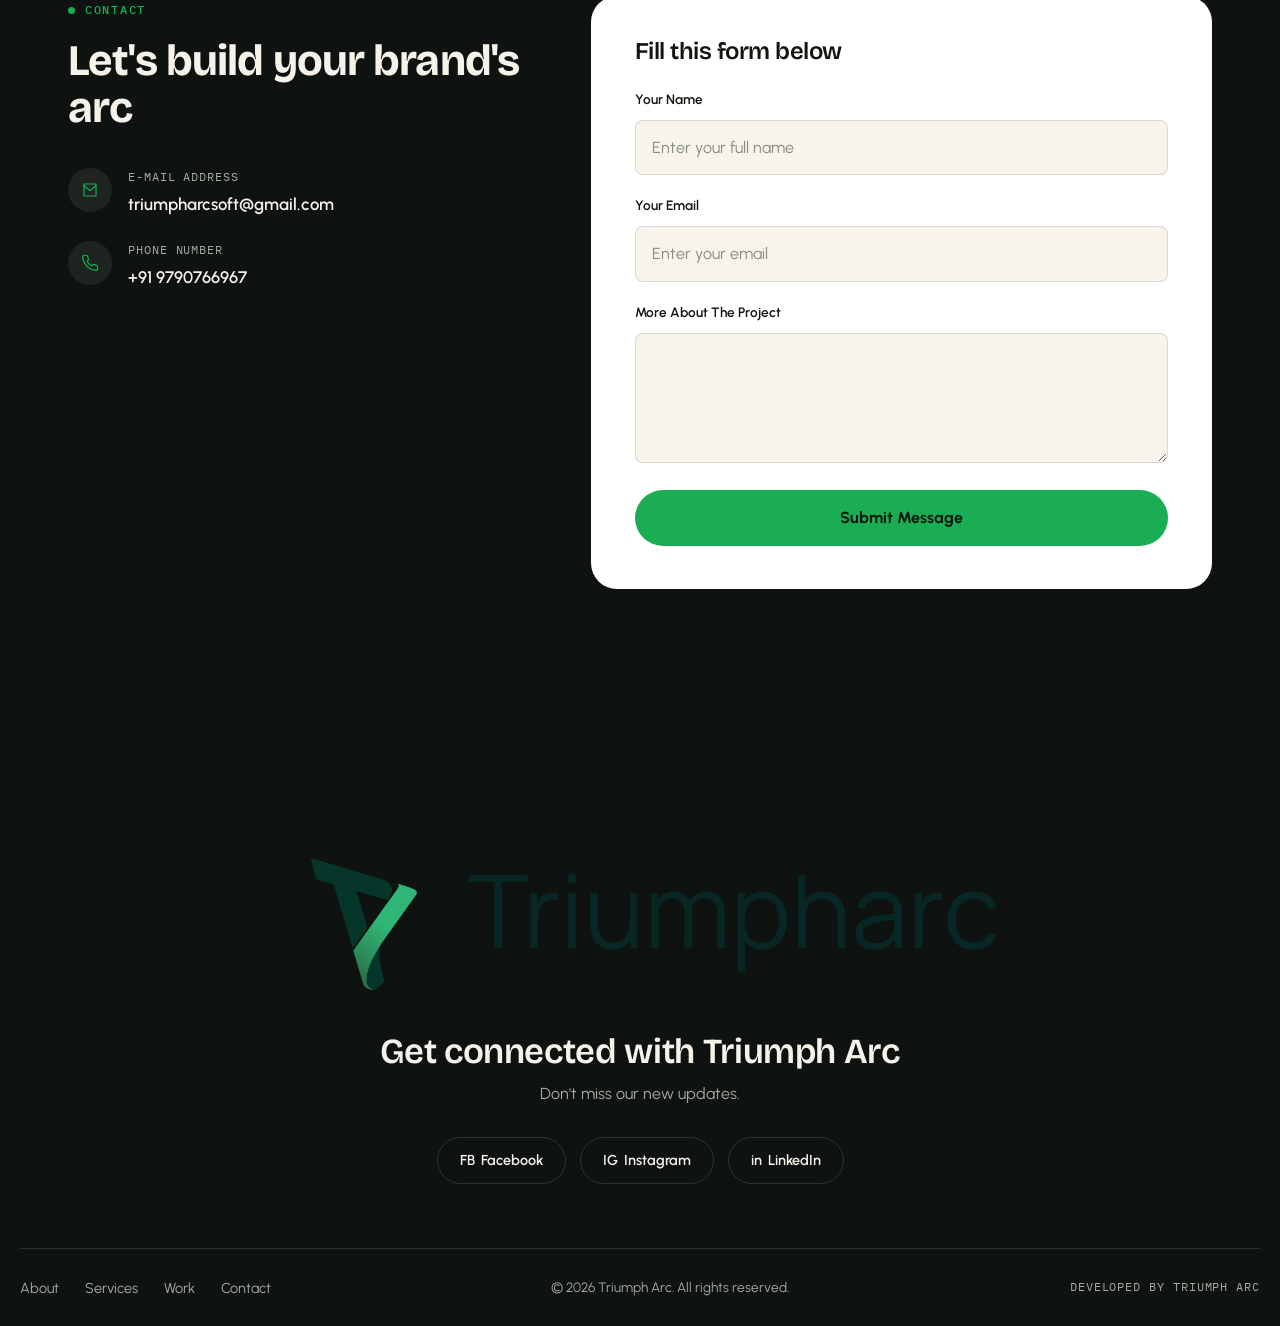
==== commit 937cd6dc: "Update contact email and phone number in index.html" ====
--- a/index.html
+++ b/index.html
@@ -294,11 +294,11 @@
           <div style="margin-top:36px;">
             <div class="contact-item">
               <div class="ic"><svg viewBox="0 0 24 24" fill="none" stroke-width="1.6" stroke-linecap="round" stroke-linejoin="round"><path d="M4 4h16v16H4z"/><path d="m4 6 8 7 8-7"/></svg></div>
-              <div><div class="lbl">E-mail address</div><div class="val">hello@triumpharc.in</div></div>
+              <div><div class="lbl">E-mail address</div><div class="val">triumpharcsoft@gmail.com</div></div>
             </div>
             <div class="contact-item">
               <div class="ic"><svg viewBox="0 0 24 24" fill="none" stroke-width="1.6" stroke-linecap="round" stroke-linejoin="round"><path d="M22 16.92v3a2 2 0 0 1-2.18 2 19.79 19.79 0 0 1-8.63-3.07 19.5 19.5 0 0 1-6-6 19.79 19.79 0 0 1-3.07-8.67A2 2 0 0 1 4.11 2h3a2 2 0 0 1 2 1.72c.127.96.362 1.903.7 2.81a2 2 0 0 1-.45 2.11L8.09 9.91a16 16 0 0 0 6 6l1.27-1.27a2 2 0 0 1 2.11-.45c.907.338 1.85.573 2.81.7A2 2 0 0 1 22 16.92z"/></svg></div>
-              <div><div class="lbl">Phone number</div><div class="val">+91 98765 43210</div></div>
+              <div><div class="lbl">Phone number</div><div class="val">+91 9790766967</div></div>
             </div>
           </div>
         </div>
